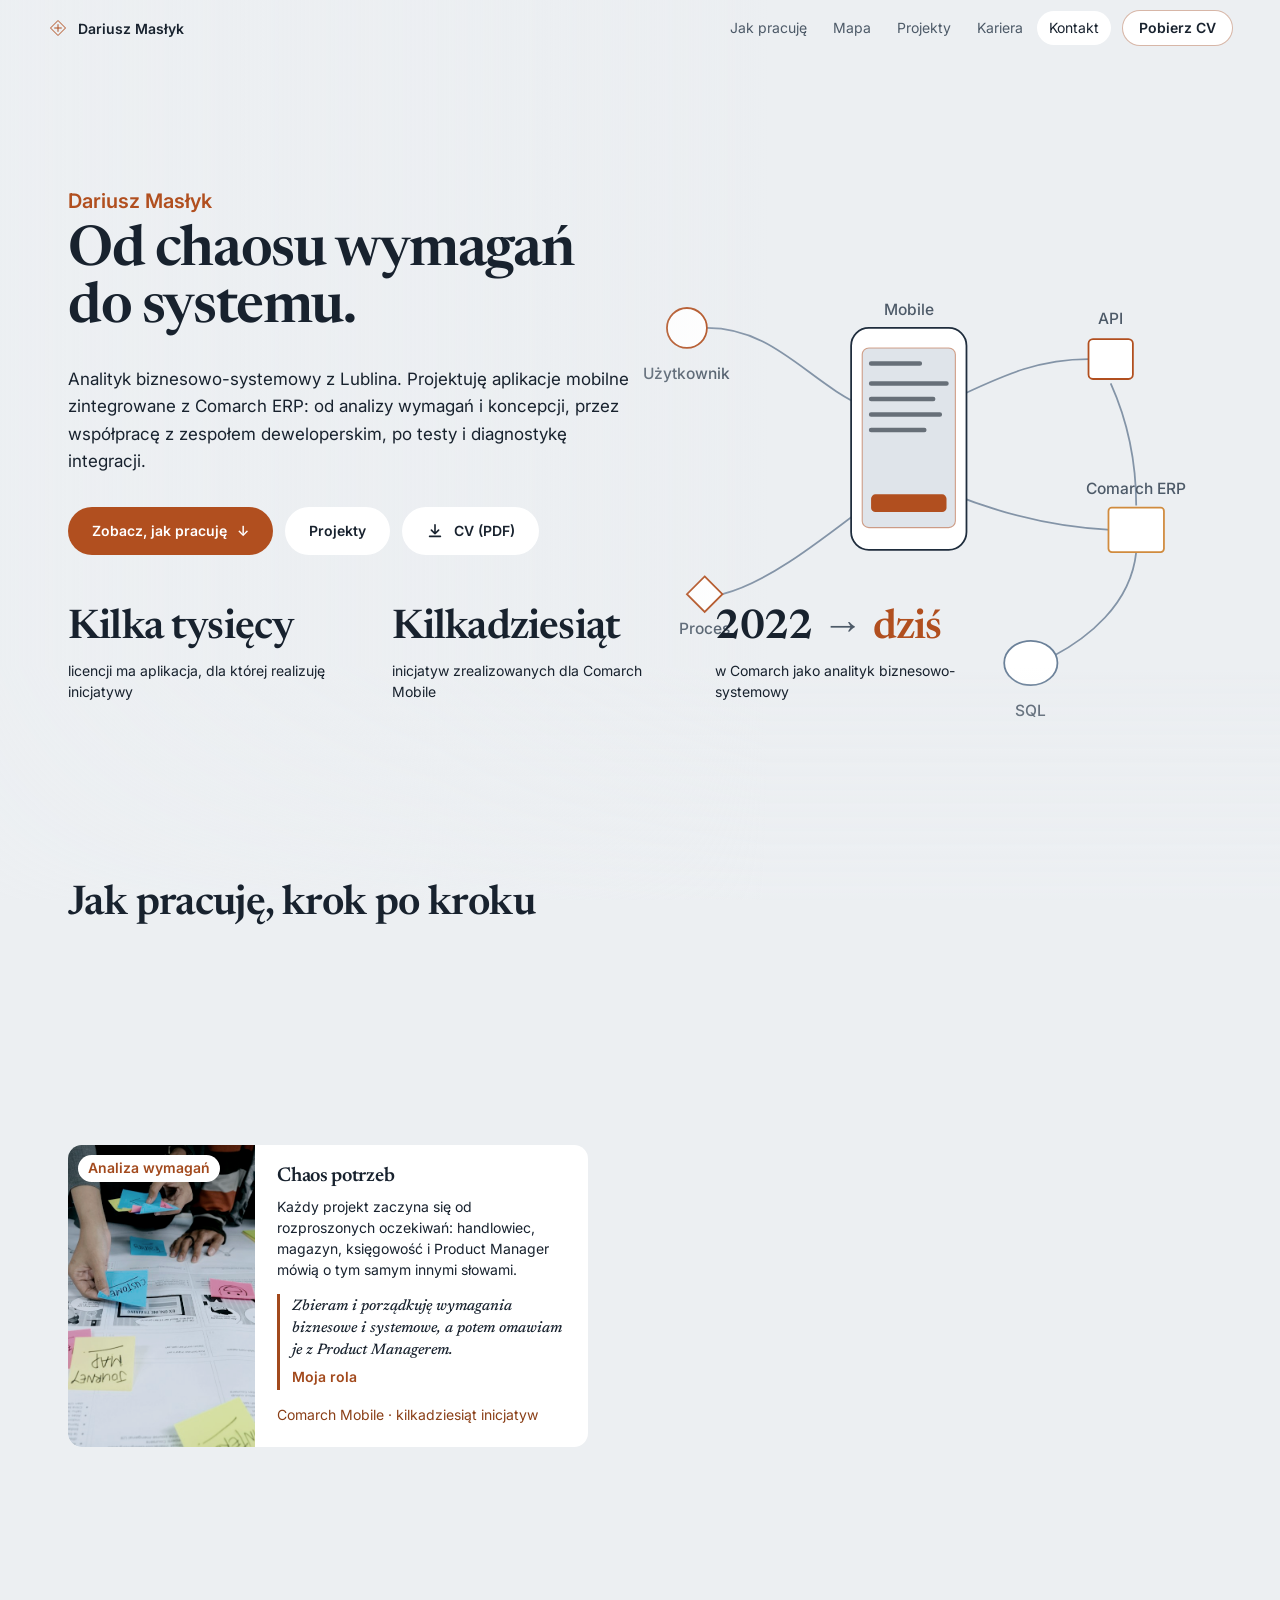
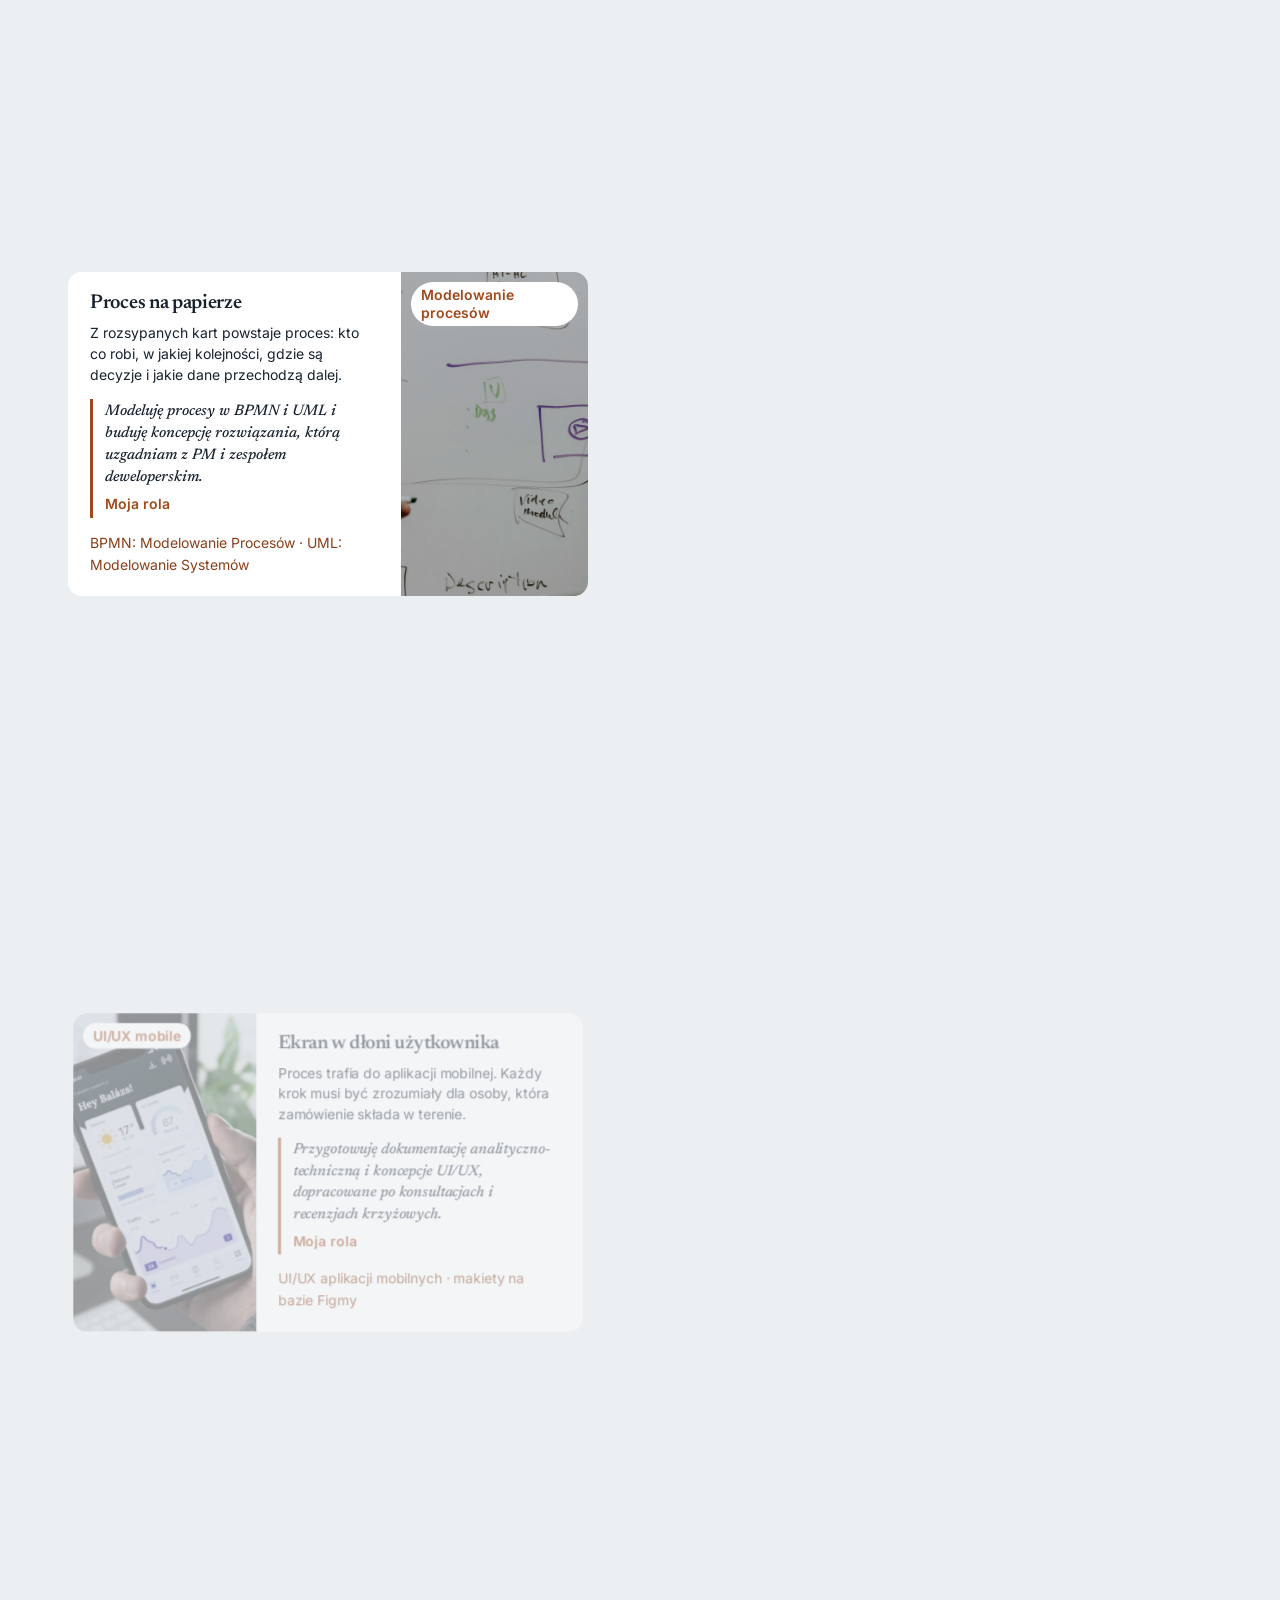
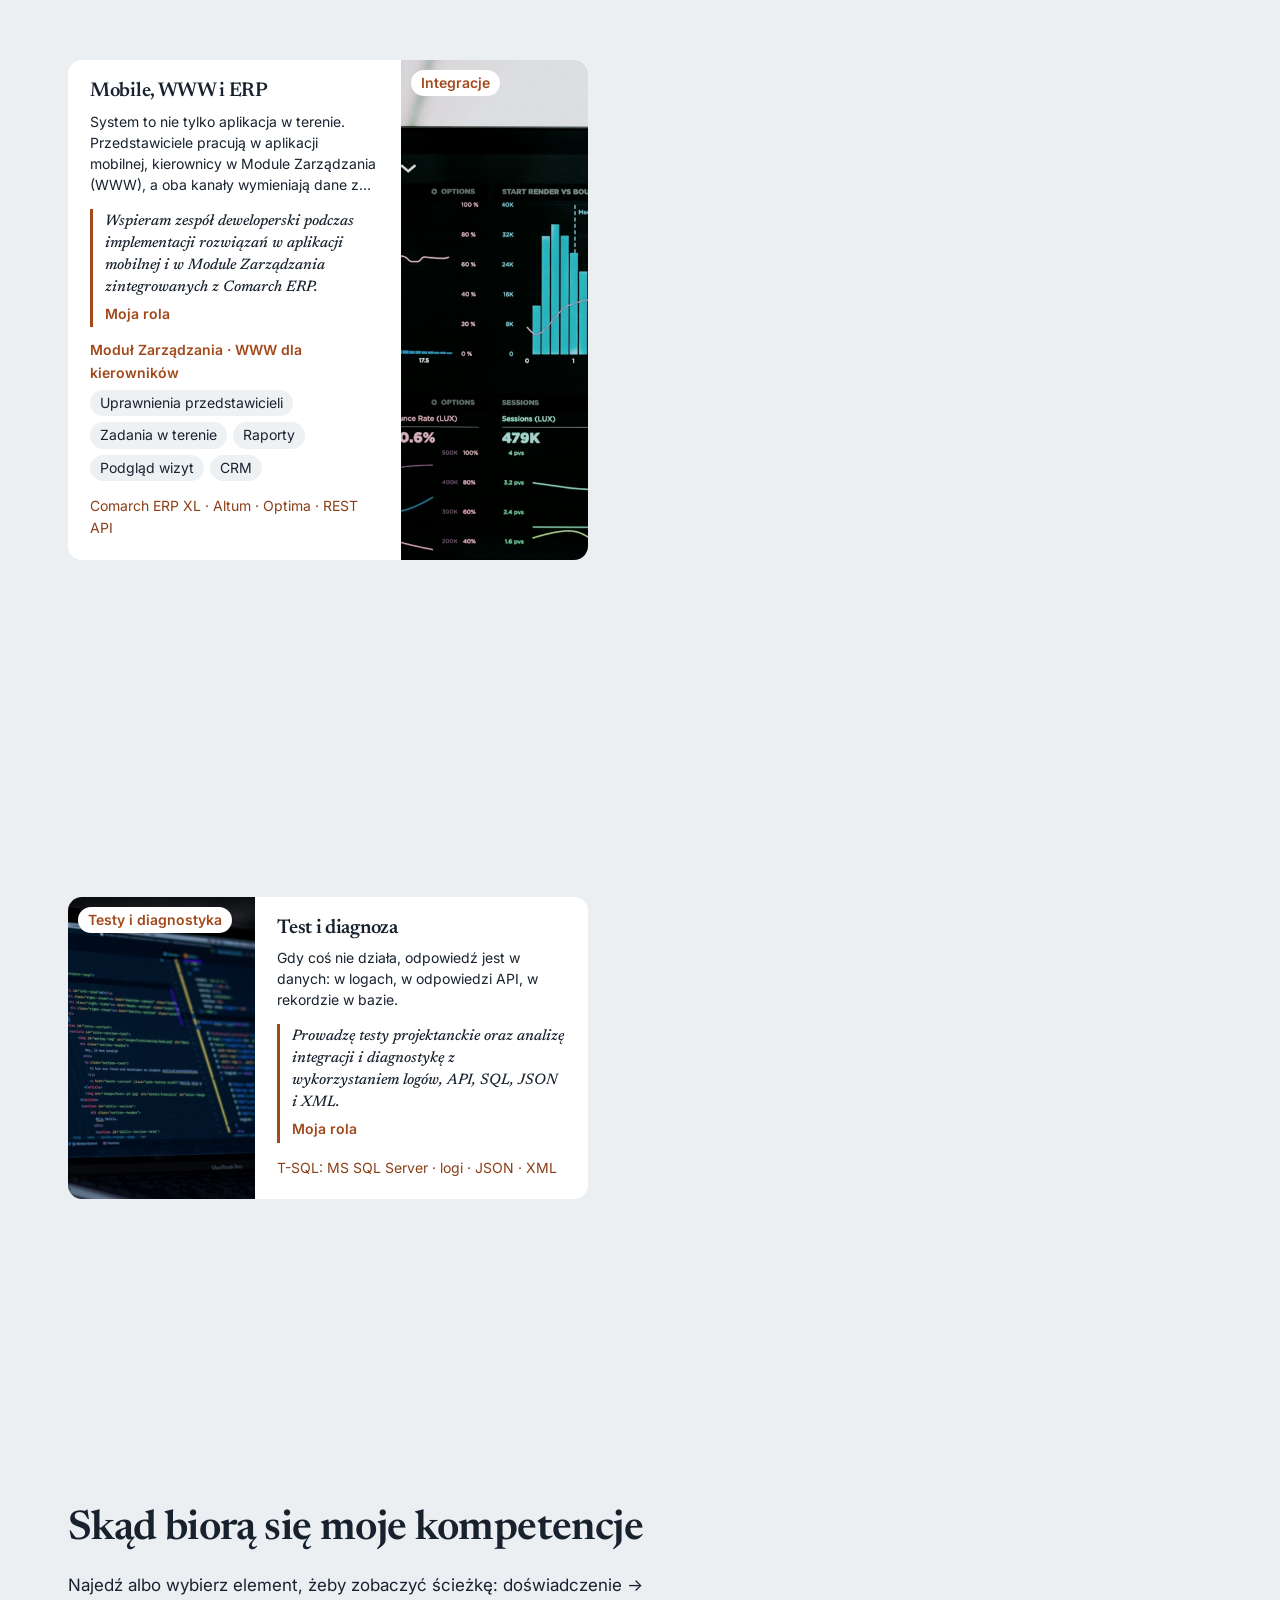
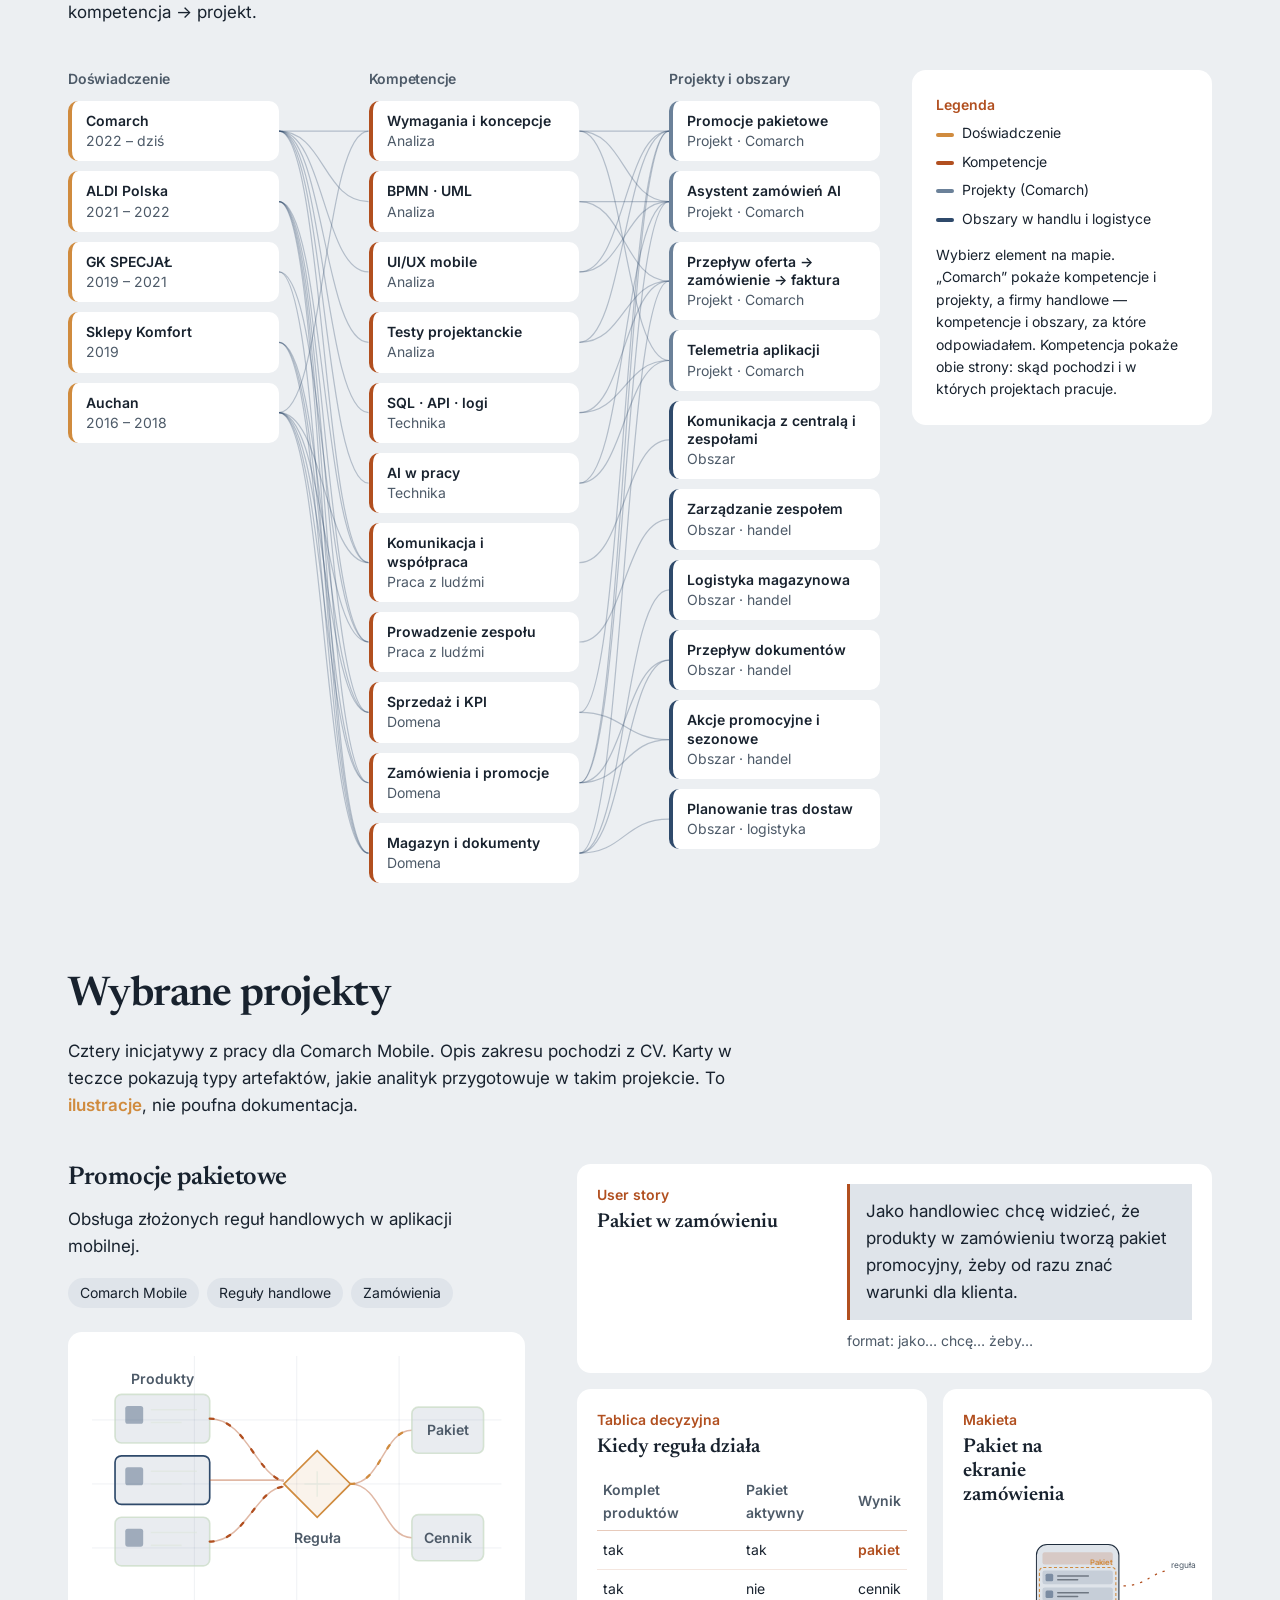
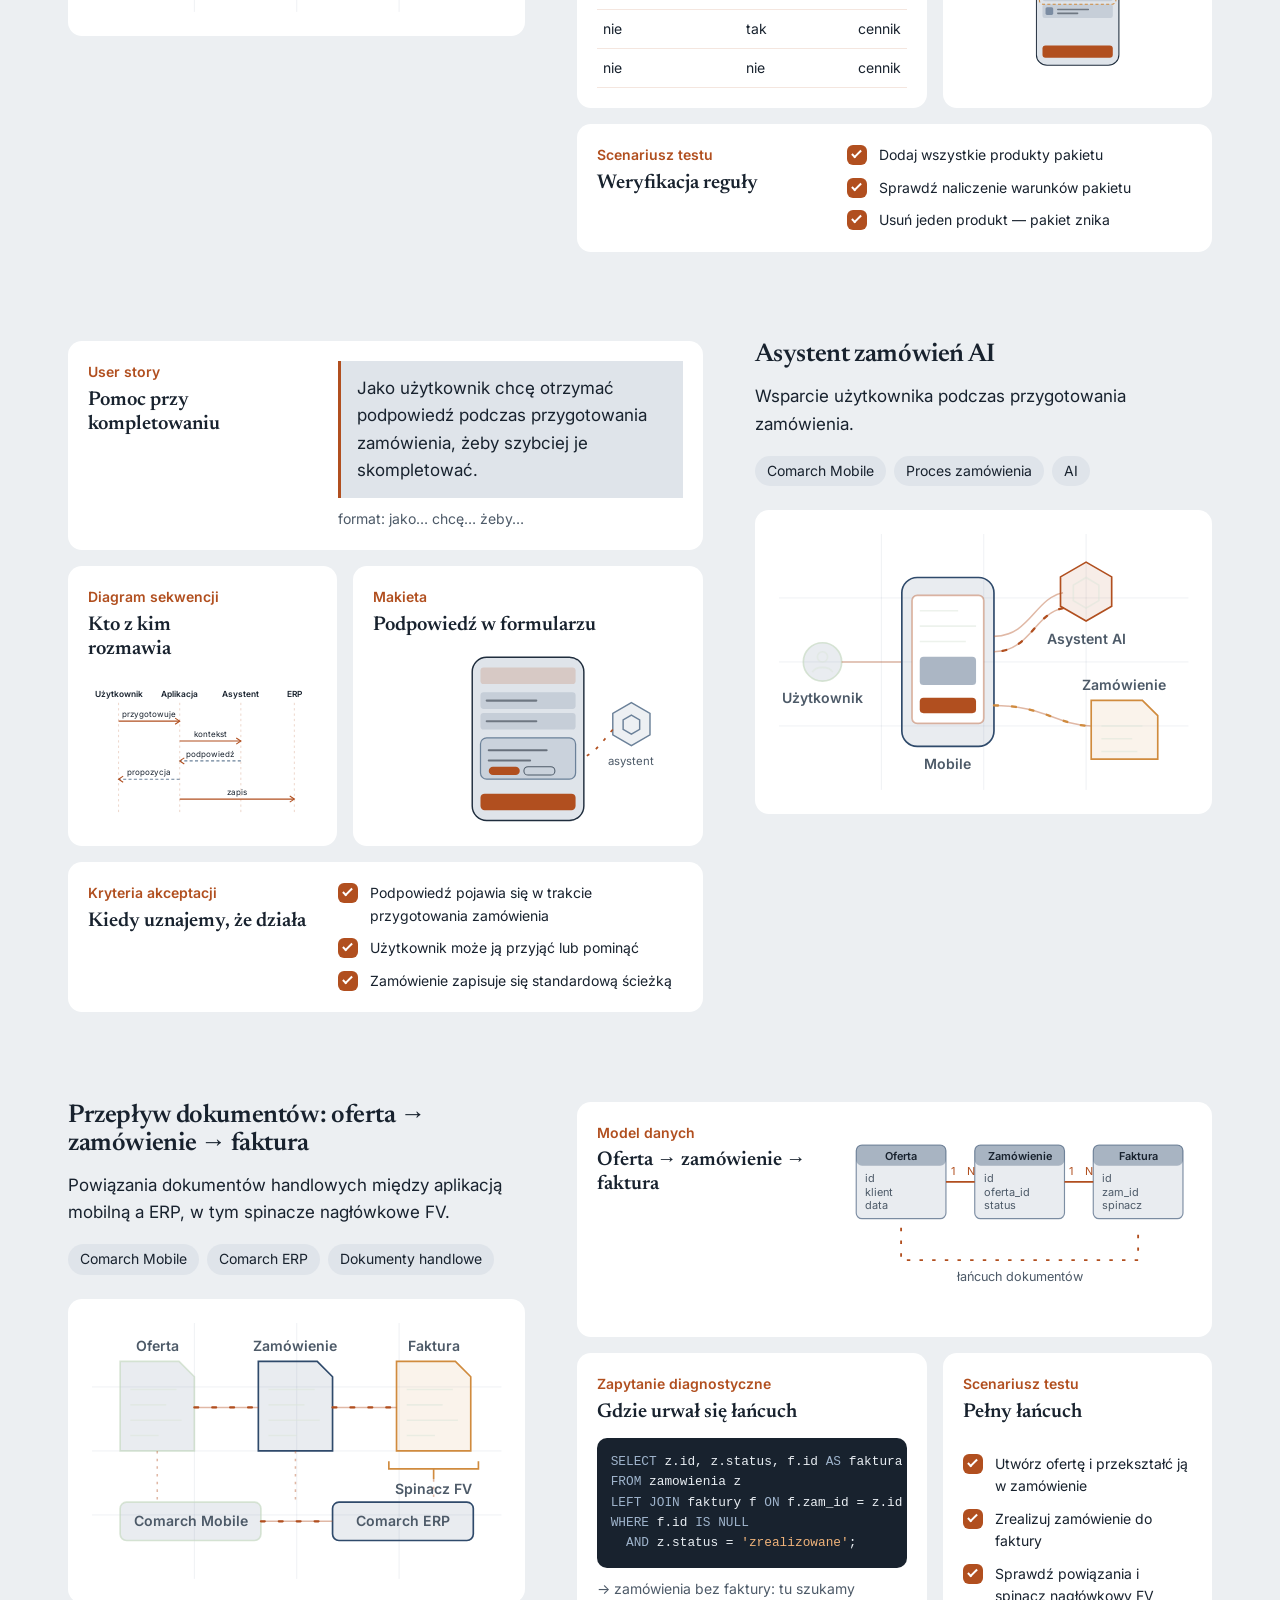
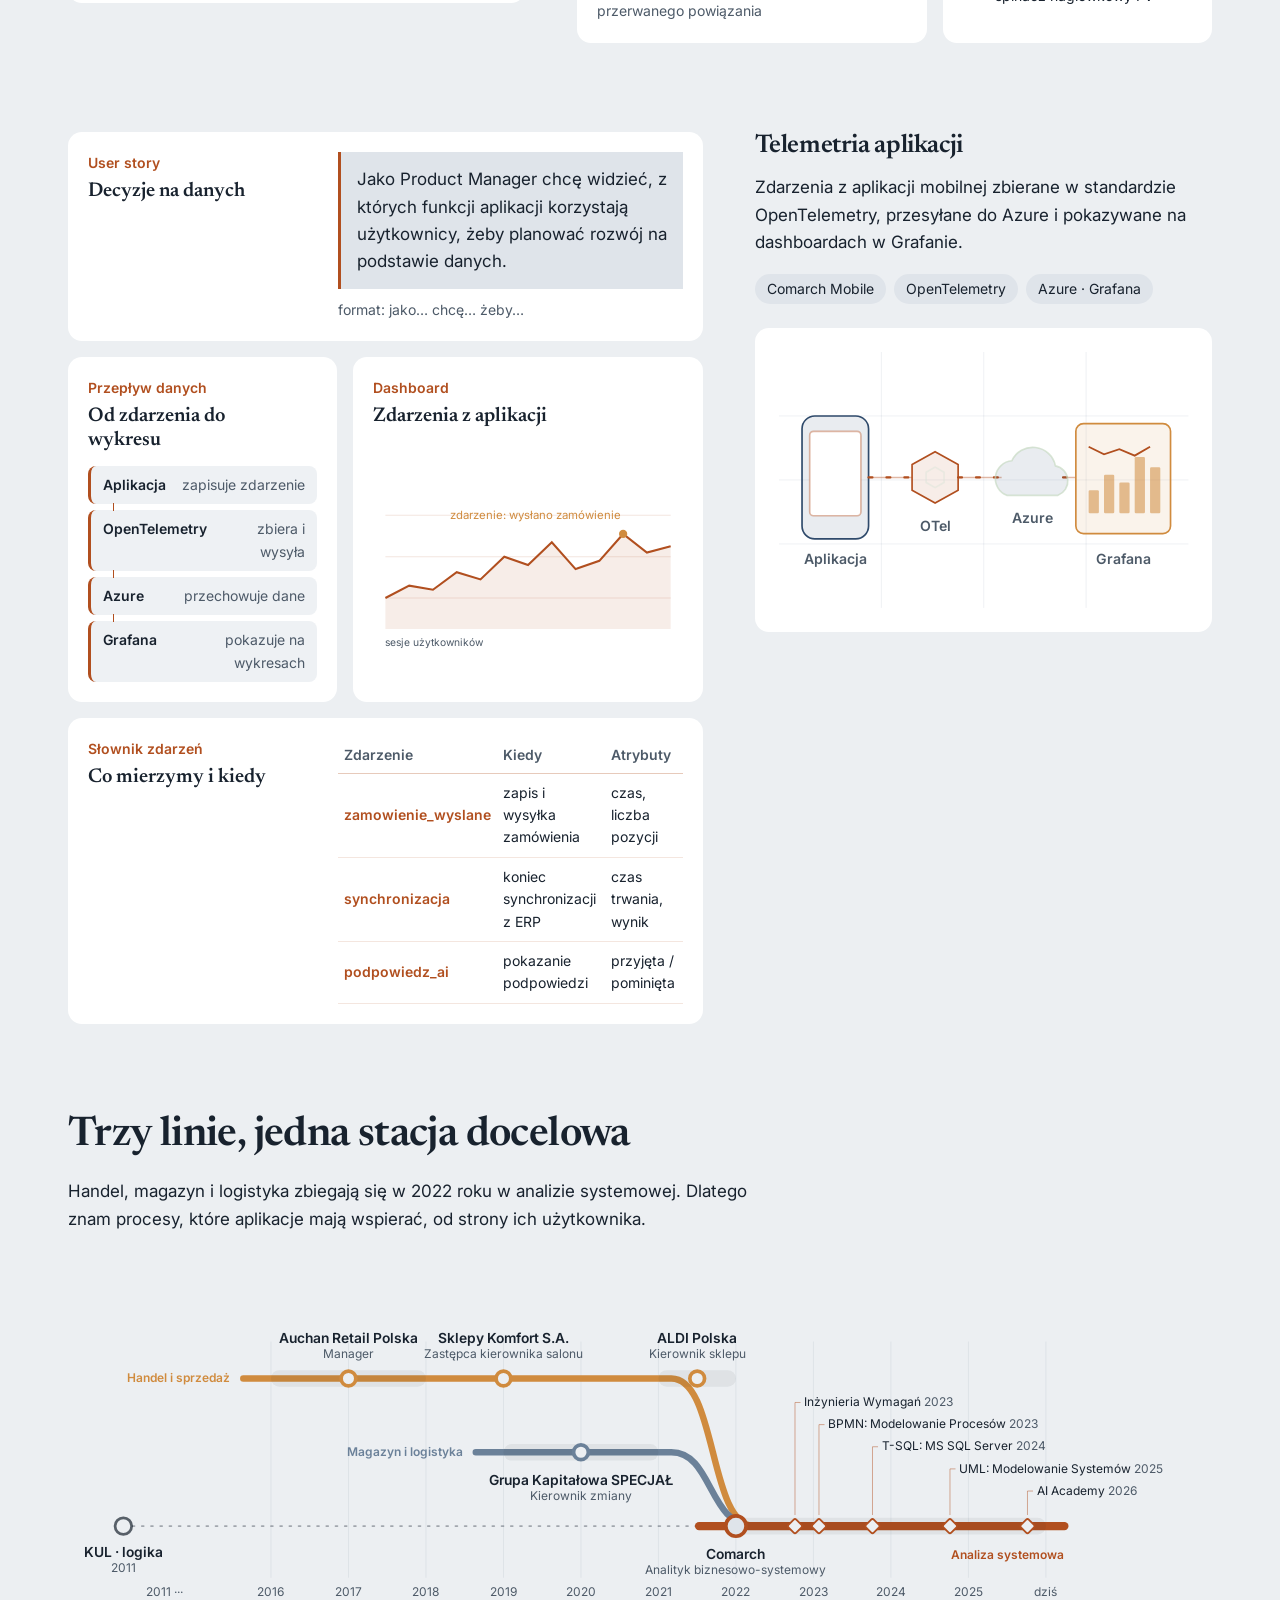
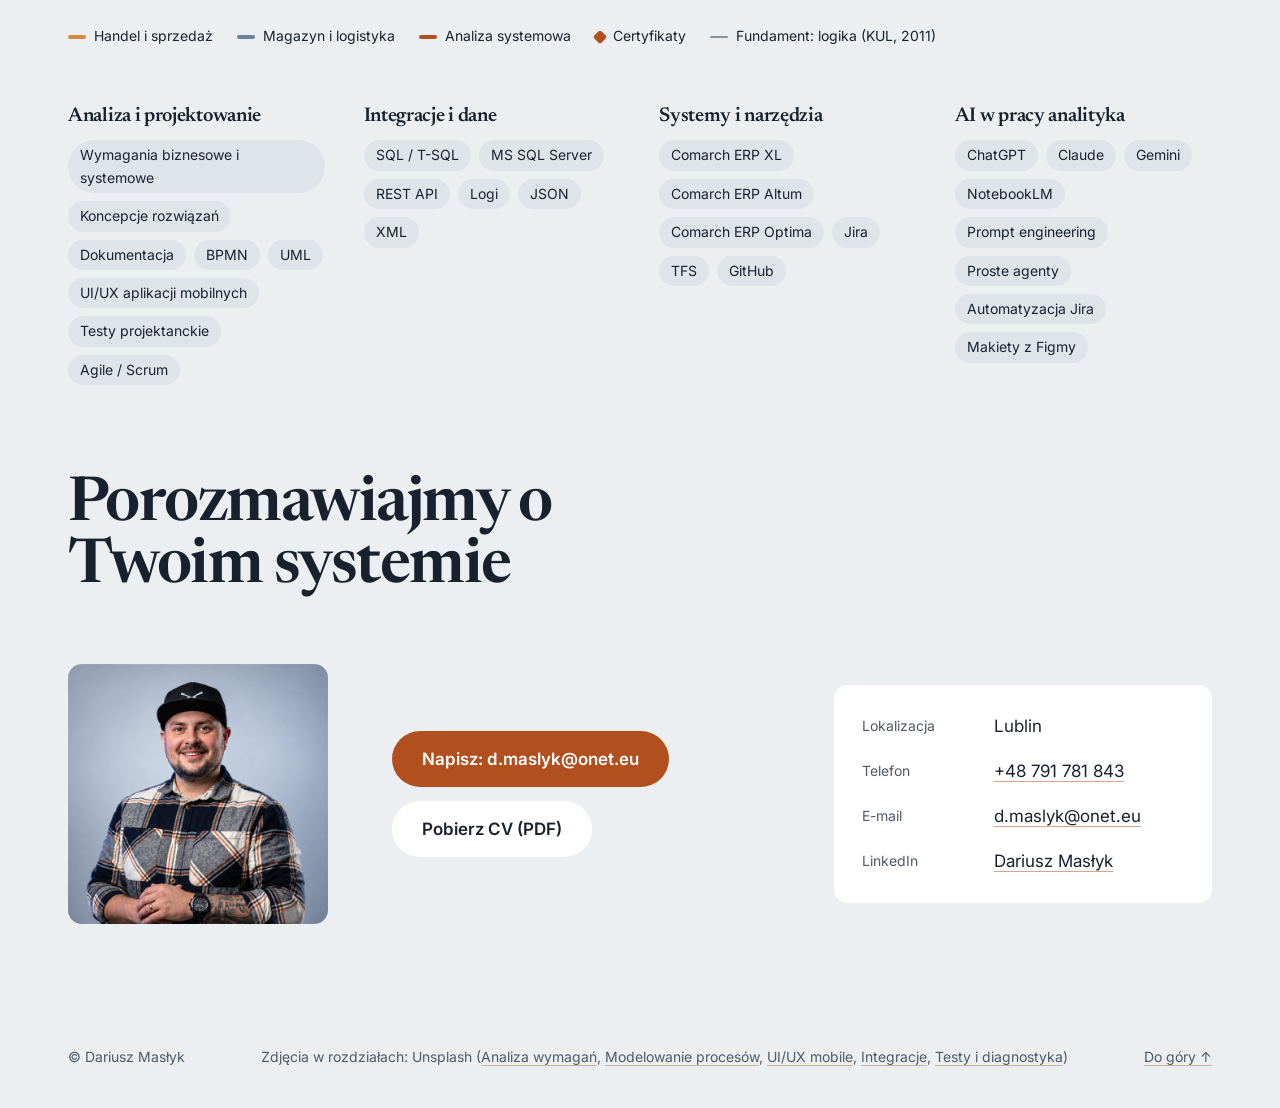
==== index.html @ f3861e22 "Portfolio Dariusza Masłyka Co-Authored-By: Claude Opus 5.5 <noreply@anthropic.com>" ====
<!doctype html>
<html lang="pl">
<head>
  <meta charset="utf-8">
  <meta name="viewport" content="width=device-width,initial-scale=1,viewport-fit=cover">
  <title>Dariusz Masłyk — Analityk biznesowo-systemowy | Aplikacje mobilne, Comarch ERP, integracje</title>
  <meta name="description" content="Dariusz Masłyk — analityk biznesowo-systemowy w Comarch (Comarch Mobile). Od chaosu wymagań, przez BPMN i UI/UX aplikacji mobilnych, po integrację z Comarch ERP, testy i diagnostykę.">
  <meta name="theme-color" content="#eceff2">
  <meta property="og:type" content="website">
  <meta property="og:url" content="https://backloghero-lang.github.io/dariusz-maslyk/">
  <meta property="og:image" content="https://backloghero-lang.github.io/dariusz-maslyk/assets/og-image.png">
  <meta property="og:image:width" content="1200">
  <meta property="og:image:height" content="627">
  <meta property="og:image:alt" content="Dariusz Masłyk — analityk biznesowo-systemowy">
  <meta property="og:locale" content="pl_PL">
  <meta name="twitter:card" content="summary_large_image">
  <meta property="og:title" content="Dariusz Masłyk — Analityk biznesowo-systemowy">
  <meta property="og:description" content="Zamieniam chaos wymagań w działający system. Aplikacje mobilne · Comarch ERP · Integracje.">
  <link rel="icon" href="assets/favicon.svg" type="image/svg+xml">
  <link rel="preconnect" href="https://fonts.googleapis.com">
  <link rel="preconnect" href="https://fonts.gstatic.com" crossorigin>
  <link rel="stylesheet" href="https://fonts.googleapis.com/css2?family=Inter:wght@400;500;600&family=Newsreader:ital,opsz,wght@0,6..72,500;0,6..72,600;1,6..72,500&display=swap">
  <link rel="stylesheet" href="css/style.css">
  <script type="importmap">
    { "imports": { "three": "./vendor/three.module.js" } }
  </script>
  <script type="module" src="js/main.js"></script>
</head>
<body>
  <a class="skip" href="#main">Przejdź do treści</a>

  <!-- Scena 3D: jedna warstwa w tle dla otwarcia i rozdziałów historii. -->
  <div class="stage" id="stage" aria-hidden="true">
    <div class="stage-host" id="scene-host"></div>
    <svg class="stage-fallback" id="stage-fallback" viewBox="0 0 600 520">
      <g class="f-wires">
        <path d="M118 150C180 150 210 200 262 222M340 214C390 190 420 178 462 178M482 200C500 240 505 280 505 310M505 352C500 400 460 430 430 446M262 310C210 350 170 380 132 390M340 300C390 320 440 330 482 332"/>
      </g>
      <g class="f-phone"><rect x="248" y="150" width="104" height="200" rx="16"/><rect class="scr" x="258" y="168" width="84" height="162" rx="6"/><path class="ui" d="M266 182h44M266 200h68M266 214h56M266 228h62M266 242h48"/><rect class="btn" x="266" y="300" width="68" height="16" rx="4"/></g>
      <g class="f-nodes"><circle cx="100" cy="150" r="18"/><rect x="462" y="160" width="40" height="36" rx="4"/><rect x="480" y="312" width="50" height="40" rx="3"/><ellipse cx="410" cy="452" rx="24" ry="20"/><path d="M116 374l16 16-16 16-16-16z"/></g>
      <g class="f-labels"><text x="100" y="196" text-anchor="middle">Użytkownik</text><text x="300" y="138" text-anchor="middle">Mobile</text><text x="482" y="146" text-anchor="middle">API</text><text x="505" y="300" text-anchor="middle">Comarch ERP</text><text x="410" y="500" text-anchor="middle">SQL</text><text x="116" y="426" text-anchor="middle">Proces</text></g>
    </svg>
    <div class="stage-vignette"></div>
  </div>

  <header class="topbar" id="topbar">
    <a class="brand" href="#top" aria-label="Dariusz Masłyk — początek strony">
      <svg class="brand-mark" viewBox="0 0 32 32" aria-hidden="true"><path d="M4 16 16 4l12 12-12 12Z"/><path d="M10 16h12M16 10v12"/></svg>
      <span>Dariusz Masłyk</span>
    </a>
    <button class="nav-toggle" type="button" aria-expanded="false" aria-controls="nav">Menu</button>
    <nav id="nav" class="nav" aria-label="Sekcje strony">
      <a href="#historia">Jak pracuję</a>
      <a href="#mapa">Mapa</a>
      <a href="#projekty">Projekty</a>
      <a href="#kariera">Kariera</a>
      <a href="#kontakt">Kontakt</a>
      <a class="btn btn-small btn-cv" href="assets/Dariusz_Maslyk_CV.pdf" download data-bind="cv">Pobierz CV</a>
    </nav>
  </header>

  <main id="main">
    <!-- 1. OTWARCIE -->
    <section class="intro" id="top" aria-labelledby="intro-h">
      <div class="intro-copy">
        <h1 id="intro-h">
          <span class="intro-name" data-bind="name">Dariusz Masłyk</span>
          <span class="intro-statement" data-bind="statement">Od chaosu wymagań do systemu.</span>
        </h1>
        <p class="intro-lead" data-bind="lead">Łączę potrzeby biznesu z rozwiązaniami technicznymi — od analizy wymagań i koncepcji, przez współpracę z zespołem deweloperskim, po testy i diagnostykę integracji.</p>
        <div class="intro-cta">
          <a class="btn btn-primary" href="#historia">Zobacz, jak pracuję <span aria-hidden="true">↓</span></a>
          <a class="btn btn-glass" href="#projekty">Projekty</a>
          <a class="btn btn-glass" href="assets/Dariusz_Maslyk_CV.pdf" download data-bind="cv">
            <svg viewBox="0 0 20 20" aria-hidden="true"><path d="M10 3v10m-4-4 4 4 4-4M4 16h12"/></svg>CV (PDF)
          </a>
        </div>
      </div>
      <ol class="facts" id="facts" aria-label="Najważniejsze fakty"></ol>
    </section>

    <!-- 2. HISTORIA (scrollytelling) -->
    <section class="story" id="historia" aria-labelledby="story-h">
      <header class="story-head">
        <h2 id="story-h">Jak pracuję, krok po kroku</h2>
      </header>
      <div class="chapters" id="chapters"></div>
      <div class="story-progress" id="story-progress" aria-hidden="true"></div>
    </section>

    <!-- 3. MAPA POWIĄZAŃ -->
    <section class="section" id="mapa" aria-labelledby="map-h">
      <header class="section-head">
        <h2 id="map-h">Skąd biorą się moje kompetencje</h2>
        <p class="section-sub">Najedź albo wybierz element, żeby zobaczyć ścieżkę: doświadczenie → kompetencja → projekt.</p>
      </header>
      <div class="map-wrap">
        <div class="map" id="map"></div>
        <aside class="map-panel" id="map-panel" aria-live="polite"></aside>
      </div>
    </section>

    <!-- 4. TECZKI PROJEKTÓW -->
    <section class="section" id="projekty" aria-labelledby="cases-h">
      <header class="section-head">
        <h2 id="cases-h">Wybrane projekty</h2>
        <p class="section-sub">Cztery inicjatywy z pracy dla Comarch Mobile. Opis zakresu pochodzi z CV. Karty w teczce pokazują typy artefaktów, jakie analityk przygotowuje w takim projekcie. To <strong>ilustracje</strong>, nie poufna dokumentacja.</p>
      </header>
      <div class="cases" id="cases"></div>
    </section>

    <!-- 5. LINIA KARIERY -->
    <section class="section" id="kariera" aria-labelledby="metro-h">
      <header class="section-head">
        <h2 id="metro-h">Trzy linie, jedna stacja docelowa</h2>
        <p class="section-sub">Handel, magazyn i logistyka zbiegają się w 2022 roku w analizie systemowej. Dlatego znam procesy, które aplikacje mają wspierać, od strony ich użytkownika.</p>
      </header>
      <div class="metro-scroll"><div class="metro" id="metro"></div></div>
      <div class="skills" id="skills"></div>
    </section>

    <!-- 7. KONTAKT -->
    <section class="section contact" id="kontakt" aria-labelledby="contact-h">
      <h2 id="contact-h" class="contact-h">Porozmawiajmy o Twoim systemie</h2>
      <div class="contact-grid">
        <figure class="contact-photo"><img src="assets/dariusz-maslyk.jpg" alt="Dariusz Masłyk" width="640" height="640" loading="lazy"></figure>
        <div class="contact-cta">
          <a class="btn btn-primary btn-large" href="mailto:d.maslyk@onet.eu" data-bind="emailCta">Napisz: d.maslyk@onet.eu</a>
          <a class="btn btn-glass btn-large" href="assets/Dariusz_Maslyk_CV.pdf" download data-bind="cv">Pobierz CV (PDF)</a>
        </div>
        <dl class="contact-list">
          <div><dt>Lokalizacja</dt><dd data-bind="city">Lublin</dd></div>
          <div><dt>Telefon</dt><dd><a href="tel:+48791781843" data-bind="phone">+48 791 781 843</a></dd></div>
          <div><dt>E-mail</dt><dd><a href="mailto:d.maslyk@onet.eu" data-bind="email">d.maslyk@onet.eu</a></dd></div>
          <div><dt>LinkedIn</dt><dd><a href="https://www.linkedin.com/in/dariusz-maslyk" data-bind="linkedin" rel="noopener" target="_blank">Dariusz Masłyk</a></dd></div>
        </dl>
      </div>
    </section>
  </main>

  <footer class="footer">
    <span>© Dariusz Masłyk</span>
    <p class="credits" id="credits"></p>
    <a href="#top">Do góry ↑</a>
  </footer>
</body>
</html>
---- css/style.css ----
/* Dariusz Masłyk — portfolio. Zielony grafit z pastelową szałwią: system, który łączy biznes z technologią.
   Zasady (Taste Skill): dwa kroje, sześć rozmiarów, płaskie powierzchnie odróżnione tonem, bez etykiet nad nagłówkami,
   bez numeracji, bez cieni i obrysów. Wyjątki ustalone z właścicielem są oznaczone komentarzem taste-skill-ignore. */

:root {
  /* Kolory wzięte ze zdjęcia: tło studyjne, granat koszuli, przypalony pomarańcz kraty. */
  --bg: #eceff2;
  --surface: #ffffff;
  --surface-2: #dfe4ea;
  --text: #18222e;
  --muted: #4d5a68;
  --accent: #b14f1f;
  --navy: #2f4a6b;
  --steel: #6b8199;
  --warm: #d08b3e;
  --ink: #ffffff;
  --accent-rgb: 177, 79, 31;
  --navy-rgb: 47, 74, 107;
  --steel-rgb: 107, 129, 153;
  --warm-rgb: 208, 139, 62;
  --paper: #ffffff;
  --paper-2: #eef1f4;
  --paper-ink: #18222e;
  --paper-muted: #4d5a68;
  --paper-accent: #a2491c;
  --display: "Newsreader", Georgia, "Times New Roman", serif;
  --font: "Inter", "Segoe UI Variable Text", "Segoe UI", system-ui, -apple-system, Roboto, Arial, sans-serif;
  /* Skala: sześć rozmiarów na całą stronę. */
  --fs-display: clamp(2.5rem, 4.8vw, 3.9rem);
  --fs-h2: clamp(2rem, 3.2vw, 2.75rem);
  --fs-h3: clamp(1.45rem, 2vw, 1.75rem);
  --fs-h4: 1.25rem;
  --fs-body: 1.0625rem;
  --fs-small: .875rem;
  --radius: 14px;
  --pad: clamp(16px, 4vw, 48px);
  --maxw: 1240px;
  color-scheme: light;
}

*, *::before, *::after { box-sizing: border-box; }
html { scroll-behavior: smooth; scroll-padding-top: 64px; -webkit-text-size-adjust: 100%; background: var(--bg); }
body {
  margin: 0;
  background: transparent;
  color: var(--text);
  font: 400 var(--fs-body)/1.6 var(--font);
  -webkit-font-smoothing: antialiased;
  overflow-x: hidden;
}
h1, h2, h3, h4 { margin: 0; font-family: var(--display); line-height: 1.1; letter-spacing: -0.015em; font-weight: 600; }
p { margin: 0; }
ul, ol { margin: 0; padding: 0; list-style: none; }
a { color: inherit; }
img, svg { display: block; }
.sr-only { position: absolute; width: 1px; height: 1px; overflow: hidden; clip: rect(0 0 0 0); white-space: nowrap; }
:focus-visible { outline: 2px solid var(--accent); outline-offset: 3px; border-radius: 6px; }
.skip { position: absolute; left: 16px; top: -60px; z-index: 100; background: var(--accent); color: var(--ink); padding: 10px 16px; border-radius: 8px; font-weight: 600; text-decoration: none; }
.skip:focus { top: 12px; }

/* Powierzchnia: jeden krok tonu od tła, bez obrysu, cienia i rozmycia. */
.glass { background: var(--surface); border-radius: var(--radius); }
.news { background: var(--paper); }

/* ---------- Przyciski ---------- */
.btn {
  display: inline-flex; align-items: center; gap: 10px;
  min-height: 48px; padding: 0 24px; border-radius: 999px; border: 0;
  font: 600 var(--fs-small)/1 var(--font); text-decoration: none; cursor: pointer;
  transition: transform .2s, background-color .2s, color .2s;
}
.btn svg { width: 18px; height: 18px; fill: none; stroke: currentColor; stroke-width: 1.8; stroke-linecap: round; stroke-linejoin: round; }
.btn:active { transform: translateY(1px) scale(.98); }
.btn-primary { background: var(--accent); color: var(--ink); }
.btn-primary:hover { background: #9a431a; }
.btn-glass { background: var(--surface); color: var(--text); }
.btn-glass:hover { background: var(--surface-2); }
.btn-small { min-height: 34px; padding: 0 16px; }
.btn-large { min-height: 56px; padding: 0 30px; font-size: var(--fs-body); }

/* ---------- Pasek górny ---------- */
.topbar {
  position: fixed; inset: 0 0 auto; z-index: 50;
  display: flex; align-items: center; justify-content: space-between; gap: 16px;
  height: 56px; padding: 0 var(--pad);
  transition: background-color .3s;
}
.topbar.is-scrolled, .topbar.nav-open { background: rgba(236, 239, 242, .9); backdrop-filter: blur(10px); }
.brand { display: inline-flex; align-items: center; gap: 10px; text-decoration: none; font: 600 var(--fs-small) var(--font); }
.brand-mark { width: 20px; height: 20px; fill: none; stroke: var(--accent); stroke-width: 1.6; }
.nav { display: flex; align-items: center; gap: 2px; }
.nav a:not(.btn) { padding: 6px 12px; border-radius: 999px; text-decoration: none; color: var(--muted); font-size: var(--fs-small); transition: color .2s, background-color .2s; }
.nav a:not(.btn):hover, .nav a[aria-current] { color: var(--text); background: var(--surface); }
.nav .btn { margin-left: 10px; }

/* „Pobierz CV”: subtelnie pulsująca ramka i błysk w rogu — świadoma decyzja właściciela. */
.btn-cv {
  position: relative; color: var(--text); background: var(--surface); overflow: hidden;
  box-shadow: 0 0 0 1px rgba(var(--accent-rgb), .35); /* taste-skill-ignore */
  animation: cvGlow 4s ease-in-out infinite;
}
.btn-cv:hover { background: var(--surface-2); }
.btn-cv::after {
  content: ""; position: absolute; top: -10px; right: -10px; width: 26px; height: 26px; border-radius: 50%; pointer-events: none;
  background: radial-gradient(circle, rgba(255, 255, 255, .9) 0%, rgba(var(--accent-rgb), .5) 30%, transparent 70%); /* taste-skill-ignore */
  opacity: 0; animation: cvGlint 6s ease-in-out infinite 1.5s;
}
@keyframes cvGlow {
  0%, 100% { box-shadow: 0 0 0 1px rgba(var(--accent-rgb), .3); } /* taste-skill-ignore */
  50% { box-shadow: 0 0 0 1px rgba(var(--accent-rgb), .55), 0 0 12px -2px rgba(var(--accent-rgb), .35); } /* taste-skill-ignore */
}
@keyframes cvGlint { 0%, 86%, 100% { opacity: 0; transform: scale(.6); } 91% { opacity: 1; transform: scale(1); } }
.nav-toggle { display: none; min-height: 36px; padding: 0 16px; border-radius: 999px; border: 0; background: var(--surface); color: var(--text); font: 600 var(--fs-small) var(--font); cursor: pointer; }

/* ---------- Scena w tle ---------- */
.stage { position: fixed; inset: 0; z-index: 0; pointer-events: none; transition: visibility 0s linear .2s; }
.stage.is-off { visibility: hidden; }
.stage-host { position: absolute; inset: 0; opacity: 0; transition: opacity 1.2s ease; }
.stage-host canvas { display: block; width: 100%; height: 100%; }
.stage.scene-ready .stage-host { opacity: 1; }
/* Neutralna kurtyna pod tekstem na tle obrazu sceny — dozwolony wyjątek. */
.stage-vignette {
  position: absolute; inset: 0;
  background:
    linear-gradient(90deg, rgba(236, 239, 242, .9) 0%, rgba(236, 239, 242, .5) 34%, rgba(236, 239, 242, 0) 60%), /* taste-skill-ignore */
    linear-gradient(0deg, rgba(236, 239, 242, .85) 0%, rgba(236, 239, 242, 0) 26%); /* taste-skill-ignore */
}
.stage-fallback { position: absolute; right: 3%; top: 50%; width: min(52vw, 680px); transform: translateY(-50%); transition: opacity .8s; }
.stage.scene-ready .stage-fallback { opacity: 0; }
.f-wires path { fill: none; stroke: rgba(var(--navy-rgb), .55); stroke-width: 1.6; }
.f-phone rect:first-child { fill: var(--surface); stroke: #1f2d3d; stroke-width: 1.6; }
.f-phone .scr { fill: var(--surface-2); stroke: rgba(var(--accent-rgb), .5); }
.f-phone .ui { stroke: rgba(24, 34, 46, .6); stroke-width: 4; stroke-linecap: round; }
.f-phone .btn { fill: var(--accent); }
.f-nodes > * { fill: var(--surface); stroke: var(--accent); stroke-width: 1.6; }
.f-nodes > :nth-child(3) { stroke: var(--warm); }
.f-nodes > :nth-child(4) { stroke: var(--steel); }
.f-labels text { fill: var(--muted); font: 500 14px var(--font); }

.scene-labels { position: absolute; inset: 0; overflow: hidden; }
.scene-label {
  position: absolute; left: 0; top: 0;
  padding: 5px 10px; border-radius: 8px;
  background: rgba(236, 239, 242, .86);
  font: 600 13px/1.3 var(--font); color: var(--text); white-space: nowrap;
  transition: background-color .3s, color .3s; will-change: transform, opacity;
}
.scene-label b { display: block; font-weight: 600; }
.scene-label span { display: none; margin-top: 1px; color: var(--muted); font-weight: 400; }
.scene-label.is-lit { background: var(--accent); color: var(--ink); }
.scene-label.is-lit span { color: var(--ink); }
.scene-label.is-lit span, .scene-label.is-main span { display: block; }
.scene-label.ok { background: var(--accent); color: var(--ink); }

/* ---------- Otwarcie ---------- */
main { position: relative; z-index: 1; }
.intro {
  position: relative; min-height: 92svh;
  display: flex; flex-direction: column; justify-content: center; gap: clamp(36px, 6vh, 64px);
  max-width: var(--maxw); margin: 0 auto; padding: 120px var(--pad) 56px;
}
.intro-copy { max-width: 600px; }
.intro h1 { display: grid; gap: 12px; }
.intro-name { font-size: var(--fs-h4); font-family: var(--font); font-weight: 600; letter-spacing: 0; color: var(--accent); }
.intro-statement { max-width: 9.5em; font-size: min(var(--fs-display), 3.5rem); line-height: 1.02; letter-spacing: -0.025em; color: var(--text); }
.intro-lead { margin-top: 28px; max-width: 34em; color: var(--text); font-size: var(--fs-body); }
.intro-cta { display: flex; flex-wrap: wrap; gap: 12px; margin-top: 32px; }

.facts { display: grid; grid-template-columns: repeat(3, minmax(0, 1fr)); gap: clamp(24px, 4vw, 56px); max-width: 920px; }
.fact { padding: 0; background: none; }
.fact-big { font: 600 var(--fs-h2)/1 var(--display); letter-spacing: -0.02em; font-variant-numeric: tabular-nums; }
.fact-big i { font-style: normal; margin: 0 .25em; color: var(--muted); }
.fact-big .to { color: var(--accent); }
.fact-text { margin-top: 10px; color: var(--text); font-size: var(--fs-small); line-height: 1.5; max-width: 22em; }

/* ---------- Historia ---------- */
.story { position: relative; max-width: var(--maxw); margin: 0 auto; padding: 6vh var(--pad) 0; }
.story-head h2, .section-head h2 { font-size: var(--fs-h2); max-width: 24ch; }
.chapter { min-height: 82svh; display: flex; align-items: center; }
/* Karta wyśrodkowana w lewej kolumnie (scena 3D zajmuje prawą część ekranu). */
@media (min-width: 901px) { .chapter-card { margin-left: max(0px, calc(21vw - 260px - var(--pad))); } }
.chapter-card { width: 100%; max-width: 520px; transition: opacity .5s, transform .5s; }
.js .chapter:not(.is-active) .chapter-card { opacity: .4; transform: scale(.98); }

/* Artykuł w stylu portalu informacyjnego: zdjęcie z boku, tekst obok. Jasny „papier” — decyzja właściciela. */
.news {
  display: grid; grid-template-columns: 36% 1fr;
  overflow: hidden; border-radius: var(--radius); background: var(--paper); color: var(--paper-ink);
  outline: 2px solid transparent; outline-offset: 0; transition: outline-color .4s;
}
.news.media-right { grid-template-columns: 1fr 36%; }
.news.media-right .news-media { order: 2; }
.chapter.is-active .news { outline-color: var(--accent); }
.news-media { position: relative; margin: 0; overflow: hidden; background: var(--surface); }
.news-media img { position: absolute; inset: 0; width: 100%; height: 100%; object-fit: cover; display: block; filter: saturate(.72) contrast(1.04) brightness(.96); transition: transform 1.2s ease; }
.news-media::after { /* wspólny ton zdjęć: neutralna szałwiowa warstwa */
  content: ""; position: absolute; inset: 0; pointer-events: none;
  background: rgba(47, 74, 107, .12); mix-blend-mode: multiply;
}
.chapter.is-active .news-media img { transform: scale(1.05); }
.news-tag {
  position: absolute; z-index: 2; left: 10px; top: 10px; max-width: calc(100% - 20px); padding: 4px 10px; border-radius: 999px;
  background: var(--paper); color: var(--paper-accent); font-size: var(--fs-small); font-weight: 600; line-height: 1.3;
}
.news-body { padding: 20px 22px; display: flex; flex-direction: column; }
.news-title { font-family: var(--display); font-weight: 600; line-height: 1.12; color: var(--paper-ink); font-size: var(--fs-h4); }
.news-lead {
  margin-top: 8px; font-size: var(--fs-small); line-height: 1.5; color: var(--paper-ink);
  display: -webkit-box; -webkit-line-clamp: 4; -webkit-box-orient: vertical; overflow: hidden;
}
.news-quote { margin: 14px 0 0; padding: 2px 0 2px 12px; border-left: 3px solid var(--paper-accent); }
.news-quote p { font: italic 500 var(--fs-small)/1.45 var(--display); font-size: .95rem; color: var(--paper-ink); }
.news-quote cite { display: block; margin-top: 4px; font-style: normal; font-size: var(--fs-small); font-weight: 600; color: var(--paper-accent); }
.news-foot { margin-top: 14px; font-size: var(--fs-small); color: #8a3f17; }
.chapter-extra { margin-top: 12px; }
.chapter-extra .label { font-size: var(--fs-small); font-weight: 600; color: var(--paper-accent); margin-bottom: 6px; }
.chapter-extra .chips { gap: 6px; }
.chapter-extra .chips li { font-size: var(--fs-small); padding: 2px 10px; color: var(--paper-ink); background: var(--paper-2); }
.story-progress {
  position: fixed; right: var(--pad); bottom: 26px; z-index: 5;
  display: flex; gap: 10px; align-items: flex-end; opacity: 0; pointer-events: none; transition: opacity .4s;
}
.story-progress.show { opacity: 1; }
.story-progress span { display: flex; flex-direction: column; gap: 8px; color: var(--muted); opacity: .5; font-size: 0; transition: opacity .3s, color .3s; }
.story-progress span::before { content: ""; width: 34px; height: 3px; background: currentColor; border-radius: 2px; transition: width .3s; }
.story-progress span.on { color: var(--accent); opacity: 1; font-size: var(--fs-small); font-weight: 600; }
.story-progress span.on::before { width: 64px; }

/* ---------- Sekcje ---------- */
.section { max-width: var(--maxw); margin: 0 auto; padding: clamp(64px, 7vw, 104px) var(--pad) 0; }
.section-head { max-width: 760px; margin-bottom: clamp(28px, 3.5vw, 44px); }
.section-sub { margin-top: 20px; color: var(--text); font-size: var(--fs-body); max-width: 40em; }
.section-sub strong { color: var(--warm); font-weight: 600; }

.chips { display: flex; flex-wrap: wrap; gap: 8px; }
.chips li { padding: 4px 12px; border-radius: 999px; background: var(--surface-2); font-size: var(--fs-small); color: var(--text); }

.js .reveal { opacity: 0; transform: translateY(22px); transition: opacity .7s ease, transform .7s ease; transition-delay: calc(var(--i, 0) * 80ms); }
.js .reveal.in-view { opacity: 1; transform: none; }

/* ---------- Teczki projektów ---------- */
.cases { display: grid; gap: clamp(56px, 7vw, 96px); }
.case { display: grid; grid-template-columns: minmax(0, .9fr) minmax(0, 1.25fr); gap: clamp(24px, 4vw, 56px); align-items: start; }
.case-sticky { position: sticky; top: 96px; }
.case h3 { font-size: var(--fs-h3); }
.case-area { margin-top: 14px; color: var(--text); font-size: var(--fs-body); }
.case .chips { margin-top: 18px; }
.case-cover { margin-top: 24px; padding: 24px; display: grid; place-items: center; }
.case.is-flipped { grid-template-columns: minmax(0, 1.25fr) minmax(0, .9fr); }
.case.is-flipped .case-side { order: 2; }
.case-deck { display: grid; grid-template-columns: minmax(0, 1.3fr) minmax(0, 1fr); gap: 16px; }
.case.is-flipped .case-deck { grid-template-columns: minmax(0, 1fr) minmax(0, 1.3fr); }
.artefact.is-wide { grid-column: 1 / -1; display: grid; grid-template-columns: minmax(0, .8fr) minmax(0, 1.2fr); gap: 20px; align-items: center; min-height: 0; }
.artefact.is-wide figcaption { align-self: start; padding-right: 0; }
.artefact.is-wide .art-body { grid-column: 2; grid-row: 1 / span 2; }
.artefact { position: relative; margin: 0; padding: 20px; display: flex; flex-direction: column; gap: 14px; min-height: 250px; transition: background-color .3s, transform .3s; }
.artefact:hover { background: var(--surface-2); transform: translateY(-3px); }
.artefact figcaption { display: grid; gap: 4px; padding-right: 84px; }
.art-label { font-size: var(--fs-small); font-weight: 600; color: var(--accent); }
.art-title { font: 600 var(--fs-h4)/1.2 var(--display); }
.art-body { flex: 1; display: grid; align-content: center; }
.art-svg { width: 100%; height: auto; overflow: visible; }
.art-story { margin: 0; padding: 14px 16px; border-left: 3px solid var(--accent); background: var(--surface-2); border-radius: 0; font-size: var(--fs-body); color: var(--text); }
.art-caption { margin-top: 10px; font-size: var(--fs-small); color: var(--muted); }
.art-steps { display: grid; gap: 10px; }
.art-steps li { position: relative; display: flex; gap: 12px; align-items: flex-start; font-size: var(--fs-small); color: var(--text); }
.tick { flex: none; width: 20px; height: 20px; margin-top: 1px; border-radius: 6px; background: var(--surface-2); position: relative; transition: background-color .3s; }
.tick::after { content: ""; position: absolute; left: 7px; top: 3px; width: 5px; height: 10px; border: solid var(--ink); border-width: 0 2px 2px 0; opacity: 0; transform: rotate(45deg) scale(.6); transition: transform .3s, opacity .3s; }
.is-live .tick, .in-view .tick { animation: tickOn .4s forwards; animation-delay: calc(.5s + var(--d, 0) * .45s); }
@keyframes tickOn { to { background: var(--accent); } }
.in-view .tick::after { opacity: 1; transform: rotate(45deg) scale(1); transition-delay: calc(.6s + var(--d, 0) * .45s); }
.art-pipe { list-style: none; margin: 0; padding: 0; display: grid; gap: 6px; font-size: var(--fs-small); }
.art-pipe li { position: relative; display: flex; justify-content: space-between; gap: 12px; padding: 8px 12px; border-radius: 8px; background: var(--paper-2); border-left: 3px solid var(--accent); }
.art-pipe li + li::before { content: ""; position: absolute; left: 22px; top: -7px; width: 1px; height: 8px; background: var(--accent); }
.art-pipe b { font-weight: 600; color: var(--text); }
.art-pipe span { color: var(--muted); text-align: right; }
.art-table { width: 100%; border-collapse: collapse; font-size: var(--fs-small); }
.art-table th { text-align: left; font-weight: 600; color: var(--muted); padding: 6px; border-bottom: 1px solid rgba(var(--accent-rgb), .3); }
.art-table td { padding: 8px 6px; border-bottom: 1px solid rgba(var(--accent-rgb), .14); color: var(--text); }
.art-table td.hit { color: var(--accent); font-weight: 600; }
.art-code { margin: 0; padding: 14px; border-radius: 10px; background: #18222e; font: 500 .8rem/1.6 ui-monospace, "Cascadia Mono", Consolas, monospace; color: #e9eef3; overflow-x: auto; white-space: pre; }
.art-code .k { color: #9fb4cc; }
.art-code .s { color: #f0b37a; }

/* SVG artefaktów */
.art-svg text { font-family: var(--font); }
.s-dev { fill: var(--surface-2); stroke: #1f2d3d; stroke-width: 1.4; }
.s-bar { fill: rgba(var(--accent-rgb), .18); }
.s-row rect:first-child { fill: rgba(var(--navy-rgb), .14); }
.s-row path { stroke: rgba(24, 34, 46, .5); stroke-width: 2; stroke-linecap: round; }
.s-thumb { fill: rgba(var(--navy-rgb), .5); }
.s-pack { fill: none; stroke: var(--warm); stroke-width: 1.4; stroke-dasharray: 4 3; }
.s-tag { fill: var(--warm); font-size: 10px; font-weight: 600; }
.s-cta { fill: var(--accent); }
.s-note { fill: var(--muted); font-size: 11px; }
.s-hint rect:first-child { fill: rgba(var(--steel-rgb), .18); stroke: var(--steel); stroke-width: 1.2; }
.s-hint path { stroke: rgba(24, 34, 46, .55); stroke-width: 2; stroke-linecap: round; }
.s-chip { fill: var(--accent); }
.s-chip.ghost { fill: none; stroke: var(--muted); }
.s-ai path { fill: rgba(var(--steel-rgb), .12); stroke: var(--steel); stroke-width: 1.4; }
.s-ai .in { fill: none; }
.a-flow { fill: none; stroke: var(--accent); stroke-width: 1.6; stroke-dasharray: 3 8; animation: flow 1.6s linear infinite; animation-play-state: paused; }
.is-live .a-flow, .in-view .a-flow { animation-play-state: running; }
@keyframes flow { to { stroke-dashoffset: -22; } }
.q-h { fill: var(--text); font-size: 11px; font-weight: 600; }
.q-life { stroke: rgba(var(--accent-rgb), .3); stroke-dasharray: 3 4; }
.q-msg path:first-child { stroke: var(--accent); stroke-width: 1.4; }
.q-msg path.back { stroke: var(--steel); stroke-dasharray: 4 3; }
.q-head { fill: none; stroke: var(--accent); stroke-width: 1.4; }
.q-msg text { fill: var(--text); font-size: 10.5px; }
.js .q-msg { opacity: 0; transition: opacity .4s; transition-delay: calc(.3s + var(--d) * .35s); }
.in-view .q-msg { opacity: 1; }
.e-box rect:first-child { fill: rgba(var(--navy-rgb), .1); stroke: rgba(var(--navy-rgb), .6); }
.e-head { fill: rgba(var(--navy-rgb), .35); }
.e-t { fill: var(--text); font-size: 9.5px; font-weight: 600; }
.e-f { fill: var(--muted); font-size: 9.5px; }
.e-rel { stroke: var(--accent); stroke-width: 1.4; }
.e-card { fill: var(--accent); font-size: 9.5px; }
.e-note { fill: var(--muted); font-size: 11px; }
.t-grid { stroke: rgba(var(--accent-rgb), .14); }
.t-area { fill: rgba(var(--accent-rgb), .1); }
.t-line { fill: none; stroke: var(--accent); stroke-width: 2; }
.a-draw { stroke-dasharray: 600; stroke-dashoffset: 600; }
.in-view .a-draw { transition: stroke-dashoffset 1.8s ease .3s; stroke-dashoffset: 0; }
.t-dot { fill: var(--warm); }
.t-note { fill: var(--warm); font-size: 11px; }
.t-axis { fill: var(--muted); font-size: 10px; }
.p-axis, .p-tick { stroke: rgba(var(--accent-rgb), .3); }
.p-m { fill: var(--muted); font-size: 11px; }
.p-bar.a { fill: rgba(var(--navy-rgb), .3); stroke: var(--navy); }
.p-bar.b { fill: rgba(var(--accent-rgb), .25); stroke: var(--accent); }
.p-bar.c { fill: rgba(var(--steel-rgb), .25); stroke: var(--steel); }
.p-t { fill: var(--text); font-size: 11px; }
.p-now { stroke: var(--warm); stroke-dasharray: 3 3; }
.p-nt { fill: var(--warm); font-size: 10px; }
.p-cap { fill: var(--muted); font-size: 11px; }

/* Okładki projektów (visuals.js) */
.viz { width: 100%; max-width: 420px; height: auto; overflow: visible; }
.viz .v-grid path { stroke: rgba(var(--navy-rgb), .1); stroke-width: .6; fill: none; }
.viz .v-line { fill: none; stroke: rgba(var(--accent-rgb), .4); stroke-width: 1.2; }
.viz .v-dash { stroke-dasharray: 2 4; }
.viz .v-flow { fill: none; stroke: var(--accent); stroke-width: 1.8; stroke-linecap: round; stroke-dasharray: 3 11; animation: vflow 1.8s linear infinite; }
.viz .v-flow-amber { stroke: var(--warm); }
@keyframes vflow { to { stroke-dashoffset: -28; } }
.viz .v-box > *, .viz .v-node > * { fill: rgba(var(--navy-rgb), .1); stroke: rgba(200, 218, 196, .7); stroke-width: 1.3; }
.viz .v-accent > * { stroke: var(--navy); }
.viz .v-amber > * { stroke: var(--warm); fill: rgba(var(--warm-rgb), .1); }
.viz .v-teal > * { stroke: var(--accent); fill: rgba(var(--accent-rgb), .1); }
.viz .v-box > .v-in, .viz .v-node > .v-in { fill: none; stroke: rgba(220, 230, 218, .5); stroke-width: 1.2; }
.viz .v-box > .v-fill { fill: rgba(var(--navy-rgb), .4); stroke: none; }
.viz .v-box > .v-screen { fill: var(--surface); stroke: rgba(var(--accent-rgb), .4); }
.viz .v-box > .v-in-box { fill: var(--accent); stroke: none; }
.viz .v-bar { fill: rgba(var(--warm-rgb), .55); }
.viz .v-t text, .viz .v-t-doc, .viz .v-t-small { fill: var(--muted); font: 600 11px var(--font); }
.viz .v-bracket { fill: none; stroke: var(--warm); stroke-width: 1.3; }
.viz .v-layer path { fill: rgba(var(--accent-rgb), .1); stroke: rgba(var(--accent-rgb), .6); stroke-width: 1; }
.viz .v-layer .v-layer-2 { fill: rgba(var(--steel-rgb), .08); stroke: rgba(var(--steel-rgb), .5); }
.viz .v-wave { fill: none; stroke: var(--accent); stroke-width: 1.4; }
.viz .v-cal rect { fill: none; stroke: var(--steel); stroke-width: 1; }

/* ---------- Mapa powiązań ---------- */
.map-wrap { display: grid; grid-template-columns: minmax(0, 1fr) 300px; gap: 32px; align-items: start; }
.map { position: relative; display: grid; grid-template-columns: repeat(3, minmax(0, 1fr)); gap: 0 clamp(48px, 7vw, 110px); }
.map-wires { position: absolute; inset: 0; width: 100%; height: 100%; pointer-events: none; overflow: visible; }
.map-wires path { fill: none; }
.map-wires .wire { stroke: rgba(var(--navy-rgb), .3); stroke-width: 1.2; transition: opacity .6s; }
.map.is-focus .map-wires .wire { opacity: .1; }
/* Aktywny przewód rysuje się powoli od strony źródła, a po nim jedzie punkt światła. */
.map.is-focus .map-wires .wire.on {
  opacity: 1; stroke: var(--accent); stroke-width: 2;
  stroke-dasharray: 1 2; stroke-dashoffset: 1; animation: wireDraw var(--t, 2.6s) cubic-bezier(.45, 0, .25, 1) var(--d, 0s) forwards;
}
.map.is-focus .map-wires .wire.on.rev { stroke-dashoffset: -1; animation-name: wireDrawRev; }
.map-wires .spark { stroke: var(--accent); stroke-width: 3.2; stroke-linecap: round; stroke-dasharray: .05 2; opacity: 0; filter: drop-shadow(0 0 6px rgba(var(--accent-rgb), 1)); } /* taste-skill-ignore — światło na życzenie właściciela */
.map.is-focus .map-wires .spark.on { animation: spark var(--t, 2.6s) cubic-bezier(.45, 0, .25, 1) var(--d, 0s) forwards; }
.map.is-focus .map-wires .spark.on.rev { animation-name: sparkRev; }
@keyframes wireDraw { to { stroke-dashoffset: 0; } }
@keyframes wireDrawRev { to { stroke-dashoffset: 0; } }
@keyframes spark { 0% { opacity: 0; stroke-dashoffset: 0; } 8% { opacity: 1; } 88% { opacity: 1; } 100% { opacity: 0; stroke-dashoffset: -.95; } }
@keyframes sparkRev { 0% { opacity: 0; stroke-dashoffset: -.95; } 8% { opacity: 1; } 88% { opacity: 1; } 100% { opacity: 0; stroke-dashoffset: 0; } }
.map-col { position: relative; z-index: 1; display: flex; flex-direction: column; gap: 10px; }
.map-col h3 { font: 600 var(--fs-small) var(--font); color: var(--muted); margin-bottom: 4px; }
.map-node {
  display: grid; gap: 2px; text-align: left; width: 100%;
  padding: 11px 14px; border-radius: 10px; border: 0; border-left: 4px solid var(--accent);
  background: var(--surface); color: var(--text); cursor: pointer;
  font: 600 var(--fs-small)/1.3 var(--font);
  transition: opacity .25s, background-color .25s, transform .25s;
}
.map-node.exp { border-left-color: var(--warm); }
.map-node.proj { border-left-color: var(--steel); }
.map-node.area { border-left-color: var(--navy); }
.mn-sub { font-weight: 400; color: var(--muted); }
.map.is-focus .map-node:not(.on) { opacity: .3; transition-delay: 0s; }
/* Kafelek zapala się dopiero, gdy dotrze do niego światło. */
.map.is-focus .map-node.on { background: var(--surface-2); animation: nodeOn 1s ease var(--d, 0s) both; }
@keyframes nodeOn { from { opacity: .3; background: var(--surface); } to { opacity: 1; background: var(--surface-2); } }
.map-node.is-source { transform: translateX(4px); background: var(--accent); color: var(--ink); }
.map-node.is-source .mn-sub { color: var(--ink); }
.map-node:hover { background: var(--surface-2); }
.map-panel { position: sticky; top: 96px; padding: 24px; border-radius: var(--radius); background: var(--surface); min-height: 260px; }
.map-panel .label { font-size: var(--fs-small); font-weight: 600; color: var(--accent); margin: 16px 0 6px; }
.map-panel .label:first-child { margin-top: 0; }
.map-panel h3 { font-size: var(--fs-h4); margin-bottom: 8px; }
.map-panel p { color: var(--text); font-size: var(--fs-small); }
.map-panel .hint { margin-top: 14px; }
.legend { display: grid; gap: 6px; font-size: var(--fs-small); }
.legend i, .metro-legend i { display: inline-block; width: 18px; height: 4px; border-radius: 2px; margin-right: 8px; vertical-align: middle; }
.legend .exp { background: var(--warm); }
.legend .skill { background: var(--accent); }
.legend .proj { background: var(--steel); }
.legend .area { background: var(--navy); }
.rel { display: grid; gap: 4px; }
.rel li { font-size: var(--fs-small); color: var(--text); padding-left: 16px; position: relative; }
.rel li::before { content: "→"; position: absolute; left: 0; color: var(--accent); }

/* ---------- Linia metra ---------- */
.metro-scroll { overflow-x: auto; margin: 0 calc(var(--pad) * -1); padding: 0 var(--pad) 8px; scrollbar-width: thin; }
.metro { min-width: 980px; }
.metro-hint { display: none; margin-bottom: 10px; font-size: var(--fs-small); color: var(--accent); }
.metro-svg { width: 100%; height: auto; overflow: visible; }
.metro-svg text { font-family: var(--font); }
.m-years text { fill: var(--muted); font-size: 13px; }
.m-years path { stroke: rgba(var(--navy-rgb), .08); }
.m-break { fill: var(--muted); font-size: 13px; }
.m-line { fill: none; stroke-width: 7; stroke-linecap: round; }
.m-line.amber { stroke: var(--warm); }
.m-line.violet { stroke: var(--steel); }
.m-line.cyan { stroke: var(--accent); stroke-width: 9; }
.m-line.logic { stroke: rgba(24, 34, 46, .35); stroke-width: 2; stroke-dasharray: 2 8; }
.js .m-line.draw { stroke-dasharray: 1; stroke-dashoffset: 1; }
.metro.in-view .m-line.draw { transition: stroke-dashoffset 2.2s cubic-bezier(.6, .1, .2, 1); stroke-dashoffset: 0; }
.metro.in-view .m-line.cyan { transition-delay: 1.2s; }
.m-train { fill: none; stroke: var(--accent); stroke-width: 3; stroke-linecap: round; stroke-dasharray: 18 400; opacity: 0; }
.metro.is-live .m-train { opacity: .9; animation: train 4.5s linear infinite 3s; }
@keyframes train { from { stroke-dashoffset: 0; } to { stroke-dashoffset: -418; } }
.m-span { fill: rgba(24, 34, 46, .06); }
.m-station .m-dot { fill: var(--bg); stroke-width: 4; }
.m-station.amber .m-dot { stroke: var(--warm); }
.m-station.violet .m-dot { stroke: var(--steel); }
.m-station.cyan .m-dot { stroke: var(--accent); fill: var(--surface-2); }
.m-origin .m-dot { fill: var(--bg); stroke: rgba(24, 34, 46, .7); stroke-width: 3; }
.m-label { fill: var(--text); font-size: 15px; font-weight: 600; }
.m-sub { fill: var(--muted); font-size: 13px; }
.m-line-label { font-size: 13px; font-weight: 600; }
.m-line-label.amber { fill: var(--warm); }
.m-line-label.violet { fill: var(--steel); }
.m-line-label.cyan { fill: var(--accent); }
.m-cert rect { fill: var(--bg); stroke: var(--accent); stroke-width: 2; }
.m-cert path { fill: none; stroke: rgba(var(--accent-rgb), .5); }
.m-cert .m-year { fill: var(--muted); }
.m-cert text { fill: var(--text); font-size: 13px; }
.m-station:focus-visible, .m-cert:focus-visible { outline: none; }
.m-station:focus-visible .m-dot, .m-cert:focus-visible rect { stroke: var(--text); }
/* Legenda zostaje w kadrze ekranu, nawet gdy sama linia przewija się w bok. */
.metro-legend { display: flex; flex-wrap: wrap; gap: 8px 24px; margin-top: 16px; font-size: var(--fs-small); color: var(--text); position: sticky; left: 0; max-width: calc(100vw - 2 * var(--pad)); }
.metro-legend .amber { background: var(--warm); }
.metro-legend .violet { background: var(--steel); }
.metro-legend .cyan { background: var(--accent); }
.metro-legend .cert { width: 10px; height: 10px; background: var(--accent); transform: rotate(45deg); border-radius: 2px; }
.metro-legend .logic { background: rgba(24, 34, 46, .45); height: 2px; }
.metro-list { display: none; }
.ml-item { position: relative; display: grid; grid-template-columns: 92px 1fr; gap: 14px; padding: 0 0 22px 22px; }
.ml-item::before { content: ""; position: absolute; left: 4px; top: 6px; bottom: -6px; width: 4px; border-radius: 2px; background: var(--accent); }
.ml-item:last-child::before { bottom: 6px; }
.ml-item::after { content: ""; position: absolute; left: 0; top: 4px; width: 12px; height: 12px; border-radius: 50%; background: var(--bg); box-shadow: 0 0 0 3px currentColor; } /* taste-skill-ignore — kropka stacji, nie cień */
.ml-item.amber { color: var(--warm); } .ml-item.amber::before { background: var(--warm); }
.ml-item.violet { color: var(--steel); } .ml-item.violet::before { background: var(--steel); }
.ml-item.logic { color: rgba(24, 34, 46, .6); } .ml-item.logic::before { background: rgba(24, 34, 46, .3); }
.ml-item.cyan, .ml-item.cert { color: var(--accent); }
.ml-item.cert::after { border-radius: 2px; transform: rotate(45deg) scale(.85); }
.ml-item.main::after { width: 16px; height: 16px; left: -2px; background: var(--accent); }
.ml-when { font-size: var(--fs-small); font-weight: 600; font-variant-numeric: tabular-nums; }
.ml-what { color: var(--text); font-size: var(--fs-small); }
.ml-what b { display: block; font-size: var(--fs-body); }
.ml-what span { color: var(--muted); }
.skills { display: grid; grid-template-columns: repeat(4, minmax(0, 1fr)); gap: 16px; margin-top: clamp(36px, 4vw, 56px); }
.skills { gap: clamp(24px, 3vw, 40px); }
.skill-group { padding: 0; }
.skill-group h3 { font: 600 var(--fs-h4) var(--display); color: var(--text); margin-bottom: 14px; }

/* ---------- Kontakt ---------- */
.contact { padding-bottom: clamp(64px, 7vw, 104px); }
.contact-h { font-size: var(--fs-display); line-height: 1.02; letter-spacing: -0.025em; max-width: 16ch; }
.contact-photo { margin: 0; border-radius: var(--radius); overflow: hidden; background: var(--surface-2); aspect-ratio: 1; }
.contact-photo img { width: 100%; height: 100%; object-fit: cover; }
.contact-grid { display: grid; grid-template-columns: minmax(0, 260px) minmax(0, 1fr) minmax(0, 1fr); gap: clamp(28px, 5vw, 64px); margin-top: clamp(40px, 5vw, 64px); align-items: center; }
.contact-cta { display: flex; flex-direction: column; align-items: flex-start; gap: 14px; }
.contact-cta .btn { max-width: 100%; overflow-wrap: anywhere; }
.contact-list { display: grid; gap: 18px; margin: 0; padding: 28px; border-radius: var(--radius); background: var(--surface); }
.contact-list div { display: grid; grid-template-columns: 120px 1fr; gap: 12px; }
.contact-list dt { font-size: var(--fs-small); color: var(--muted); padding-top: 2px; }
.contact-list dd { margin: 0; font-size: var(--fs-body); }
.contact-list a { text-decoration: underline; text-decoration-color: rgba(var(--accent-rgb), .5); text-underline-offset: 4px; }
.contact-list a:hover { color: var(--accent); text-decoration-color: var(--accent); }
.footer { position: relative; z-index: 1; display: flex; flex-wrap: wrap; gap: 8px 24px; justify-content: space-between; max-width: var(--maxw); margin: 0 auto; padding: 32px var(--pad) 40px; font-size: var(--fs-small); color: var(--muted); }
.footer a { text-decoration: underline; text-decoration-color: rgba(var(--accent-rgb), .4); text-underline-offset: 3px; }
.footer a:hover { color: var(--text); }

/* ---------- Responsywność ---------- */
@media (max-width: 1100px) {
  .map-wrap { grid-template-columns: 1fr; }
  .map-panel { position: static; min-height: 0; }
  .skills { grid-template-columns: repeat(2, minmax(0, 1fr)); }
  .story-progress { display: none; }
}
@media (max-width: 900px) {
  .nav-toggle { display: inline-flex; align-items: center; }
  .nav { position: absolute; top: 56px; left: 0; right: 0; display: none; flex-direction: column; align-items: stretch; gap: 2px; padding: 8px var(--pad) 18px; background: var(--bg); }
  .nav-open .nav { display: flex; }
  .nav a:not(.btn) { padding: 12px; font-size: var(--fs-body); }
  .nav .btn { margin: 8px 0 0; justify-content: center; }

  .stage-vignette { background: linear-gradient(0deg, rgba(236, 239, 242, .95) 0%, rgba(236, 239, 242, .55) 45%, rgba(236, 239, 242, .25) 100%); } /* taste-skill-ignore */
  .stage-fallback { right: 50%; transform: translate(50%, -60%); width: min(92vw, 520px); opacity: .5; }
  .intro { justify-content: flex-end; padding-top: 46vh; }
  .facts { grid-template-columns: 1fr; gap: 20px; }
  .chapter { align-items: flex-end; padding-bottom: 8vh; }
  .chapter-card { max-width: 520px; margin: 0 auto; }
  .news, .news.media-right { grid-template-columns: 1fr; }
  .news.media-right .news-media { order: 0; }
  .news-media { aspect-ratio: 2.6 / 1; }
  .case { grid-template-columns: 1fr; }
  .case-sticky { position: static; }
  .map { grid-template-columns: 1fr; gap: 34px; }
  .map-col { flex-direction: row; flex-wrap: wrap; }
  .map-col h3 { width: 100%; }
  .map-node { width: auto; }
  .map-wires { display: none; }
  .map-panel { z-index: 4; max-height: 40vh; overflow-y: auto; margin-top: 8px; outline: 2px solid transparent; transition: outline-color .3s; }
  .map-panel.is-open { position: sticky; bottom: 12px; outline-color: var(--accent); }
  .contact-grid { grid-template-columns: 1fr; }
  .contact-photo { max-width: 240px; }
  .metro-scroll { overflow: visible; margin: 0; padding: 0; }
  .metro { min-width: 0; }
  .metro-svg { display: none; }
  .metro-list { display: block; margin-top: 8px; }
  .metro-legend { display: none; }
  .case.is-flipped { grid-template-columns: 1fr; }
  .case.is-flipped .case-side { order: 0; }
}
@media (max-width: 600px) {
  .case-deck, .case.is-flipped .case-deck { grid-template-columns: 1fr; }
  .artefact.is-wide { grid-template-columns: 1fr; }
  .artefact.is-wide .art-body { grid-column: 1; grid-row: auto; }
  .skills { grid-template-columns: 1fr; }
  .intro-cta .btn { flex: 1 1 100%; justify-content: center; }
  .contact-cta { align-items: stretch; }
  .contact-cta .btn { justify-content: center; padding: 0 16px; }
  .contact-list div { grid-template-columns: 1fr; gap: 2px; }
  .scene-label { padding: 3px 8px; }
  .scene-label.is-main:not(.is-lit) span { display: none; }
}

/* ---------- Ograniczenie ruchu ---------- */
@media (prefers-reduced-motion: reduce) {
  html { scroll-behavior: auto; }
  *, *::before, *::after { transition-duration: .01ms !important; transition-delay: 0s !important; animation: none !important; }
  .js .reveal, .js .q-msg { opacity: 1; transform: none; }
  .js .m-line.draw { stroke-dashoffset: 0; }
  .a-draw { stroke-dashoffset: 0; }
  .tick { background: var(--accent); }
  .tick::after { opacity: 1; transform: rotate(45deg) scale(1); }
  .map.is-focus .map-wires .wire.on { stroke-dashoffset: 0; }
  .map-wires .spark { display: none; }
}
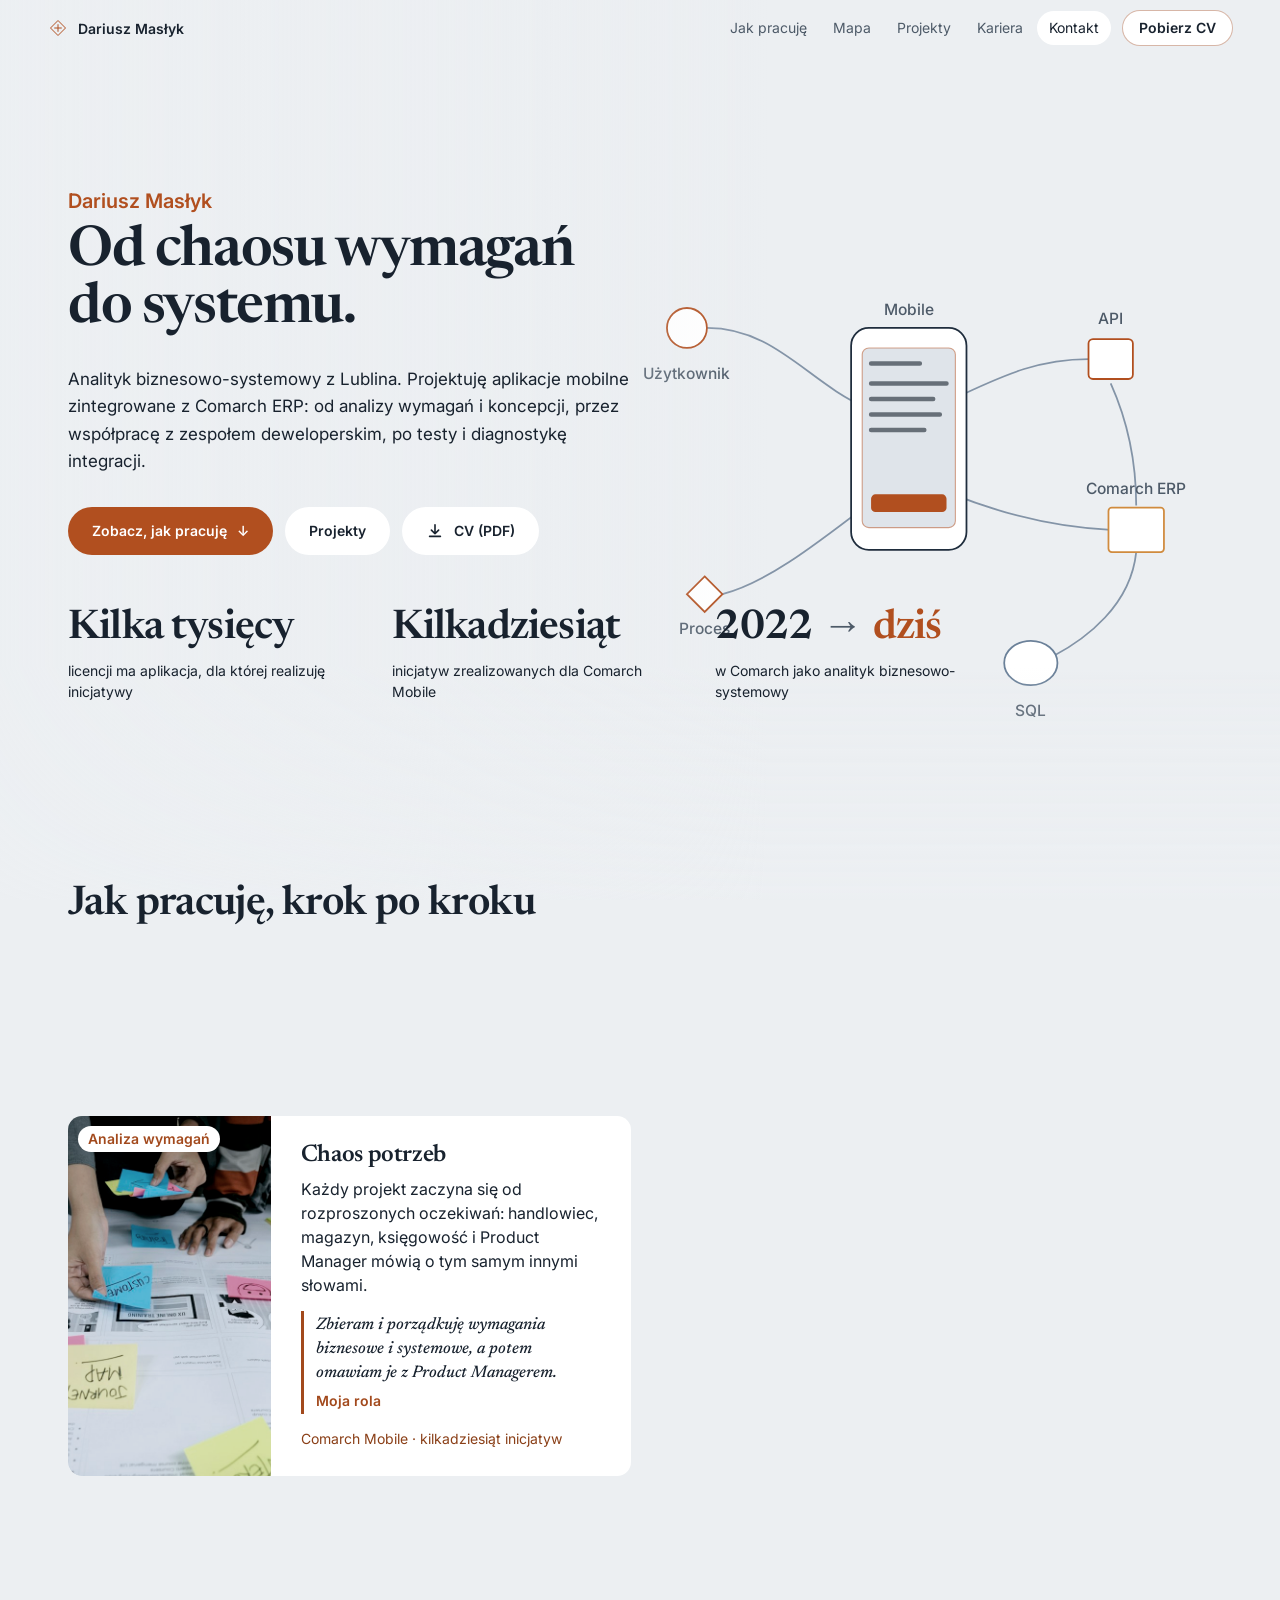
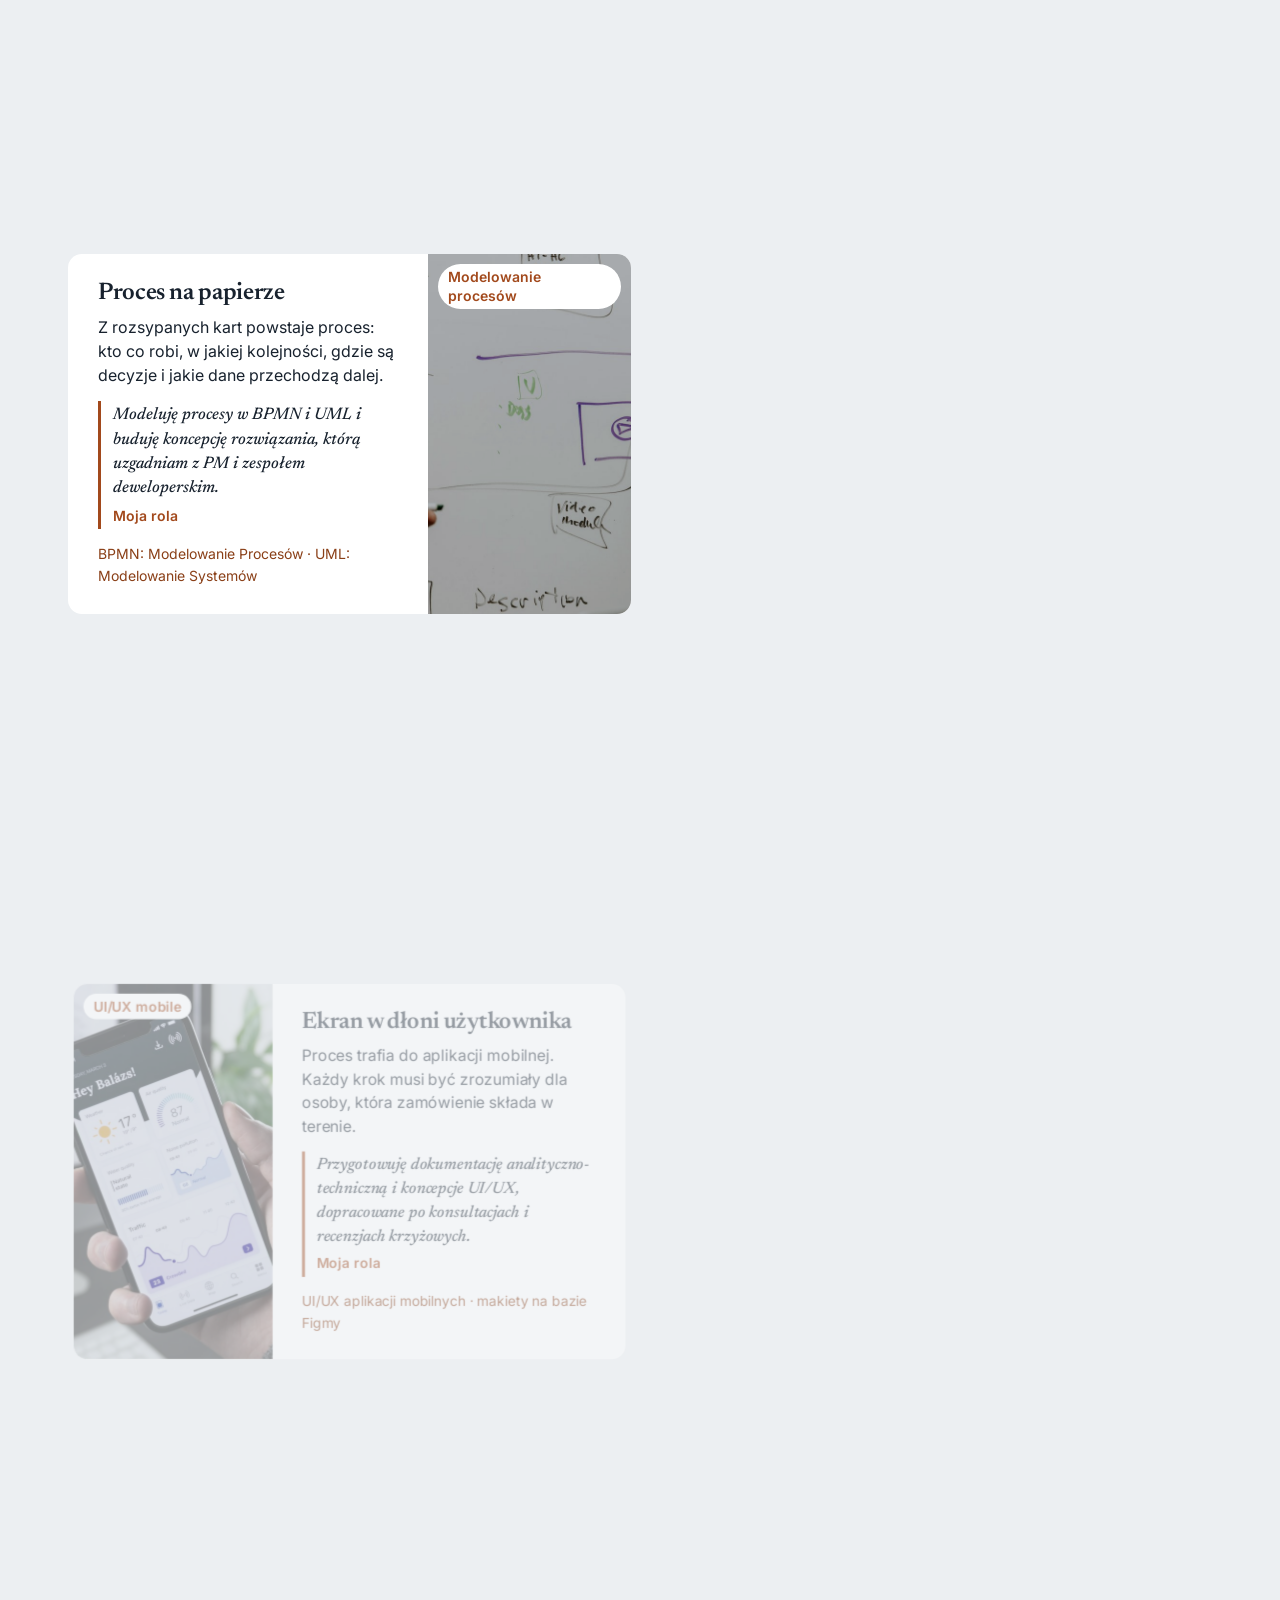
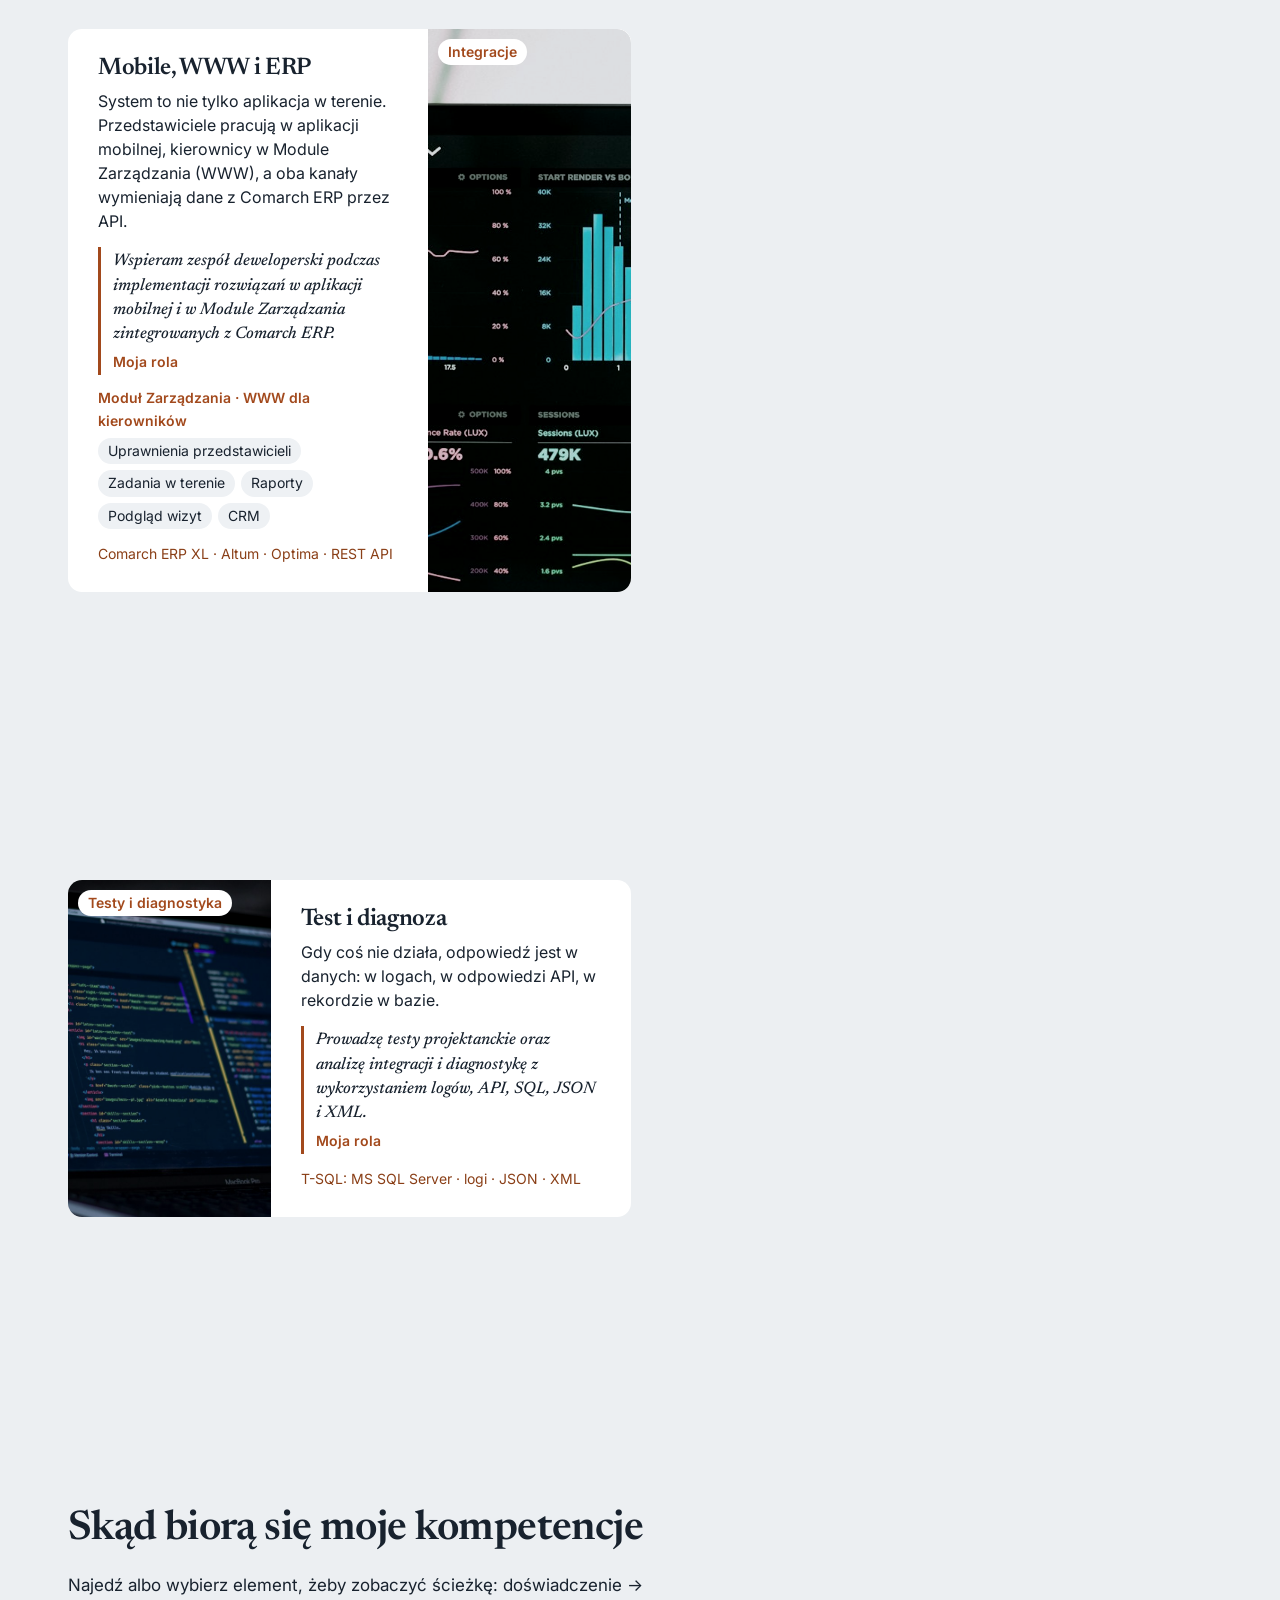
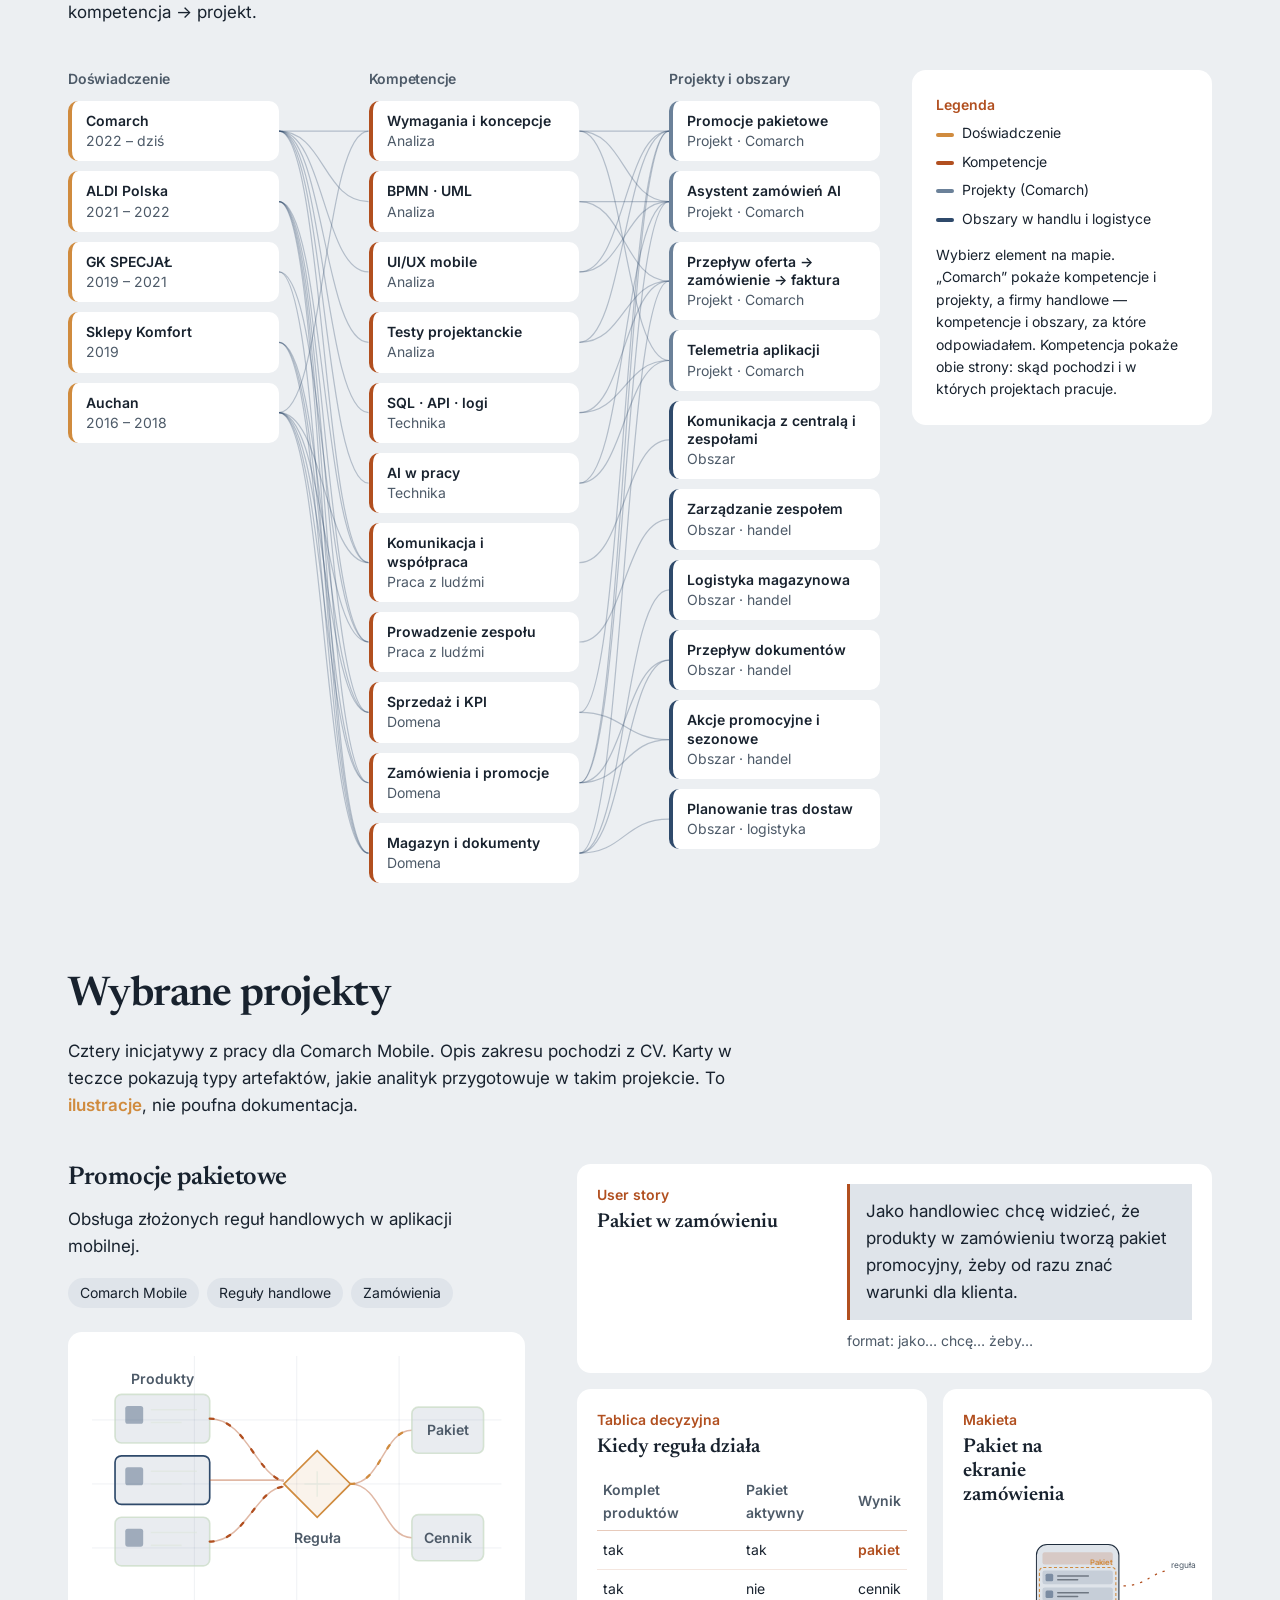
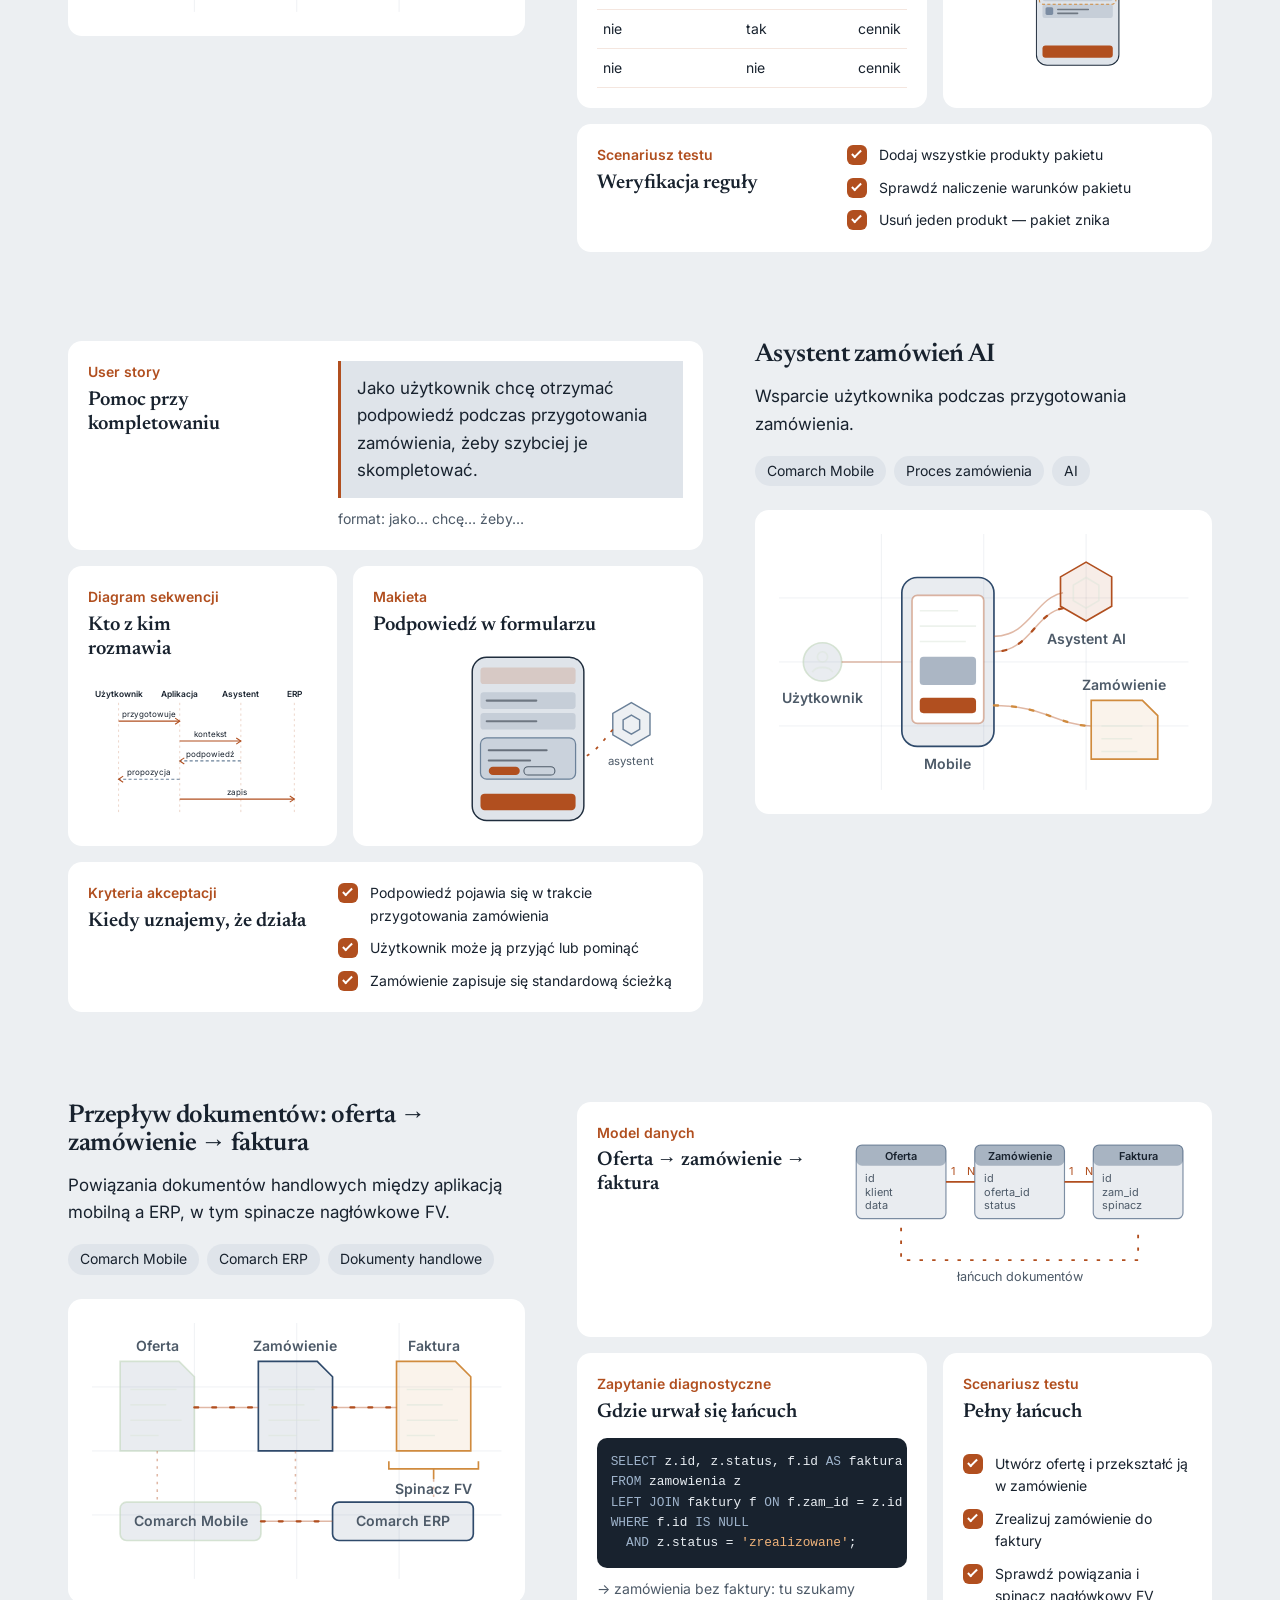
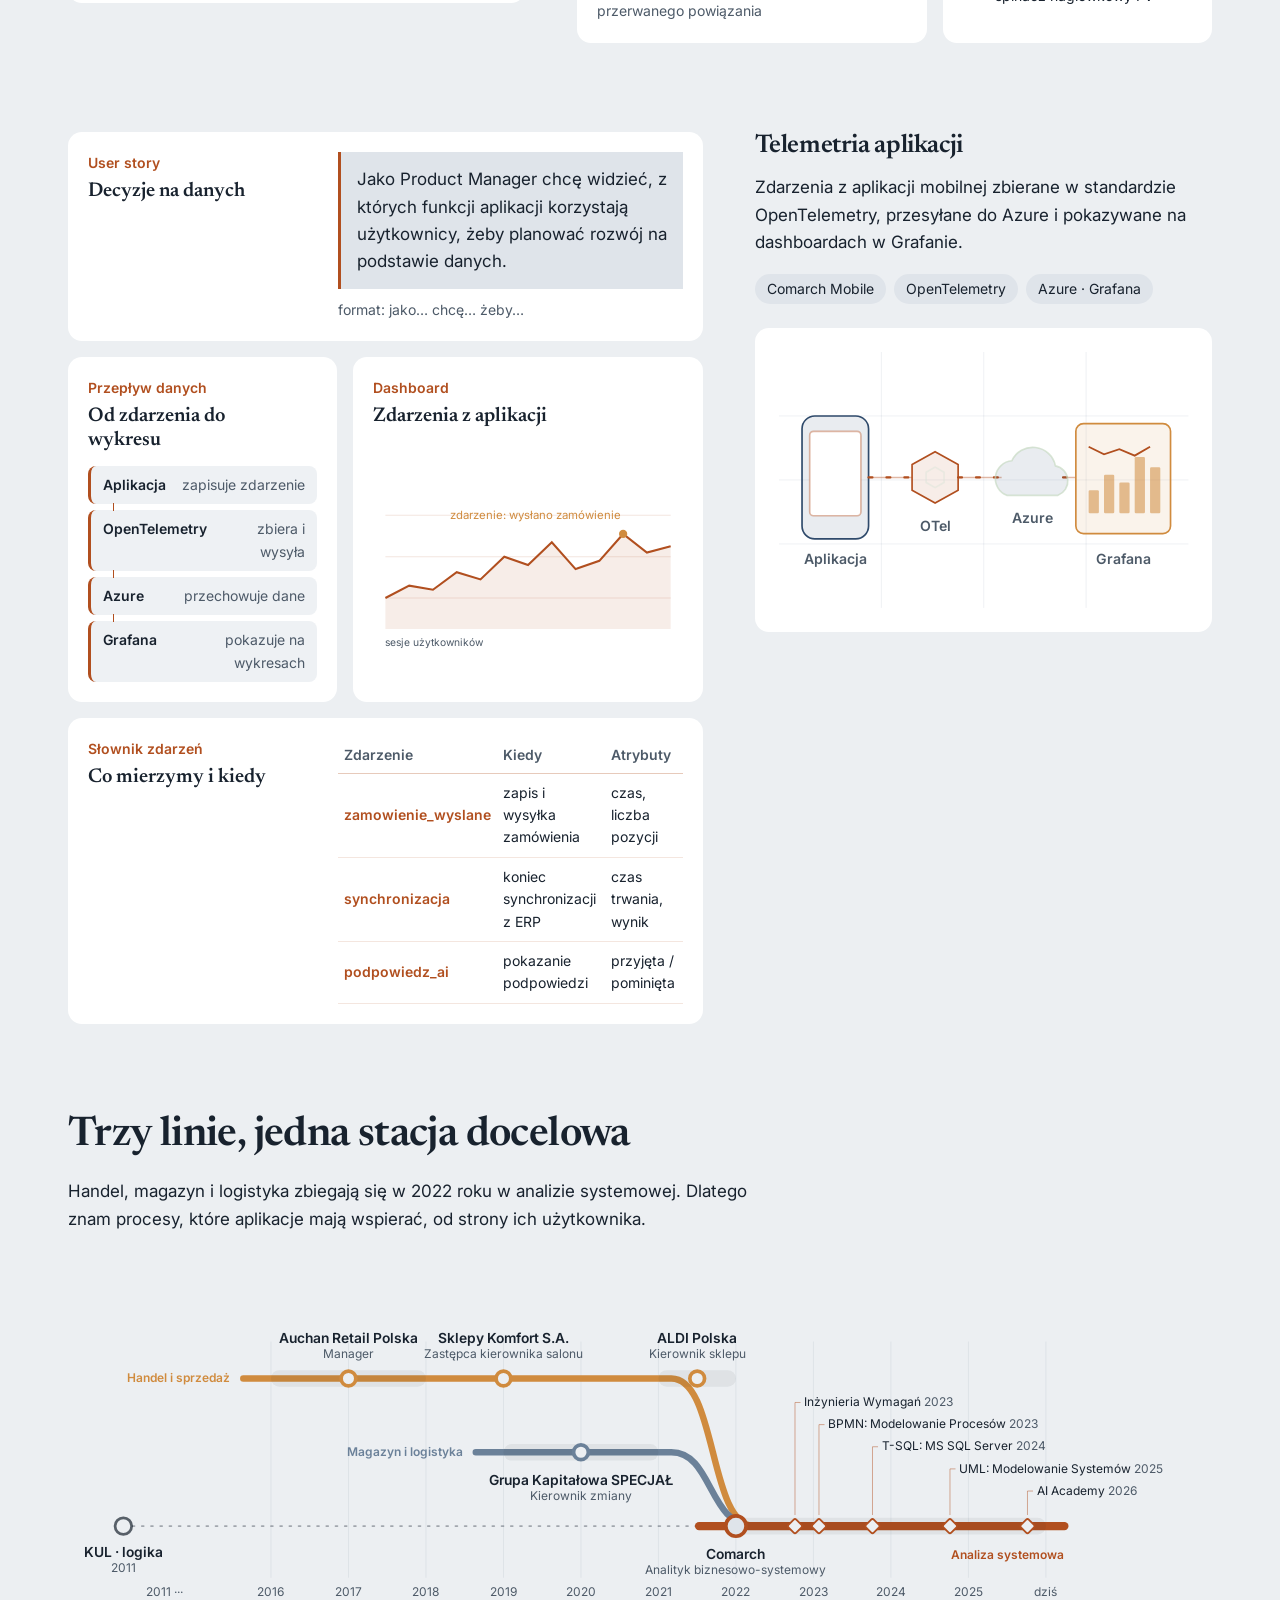
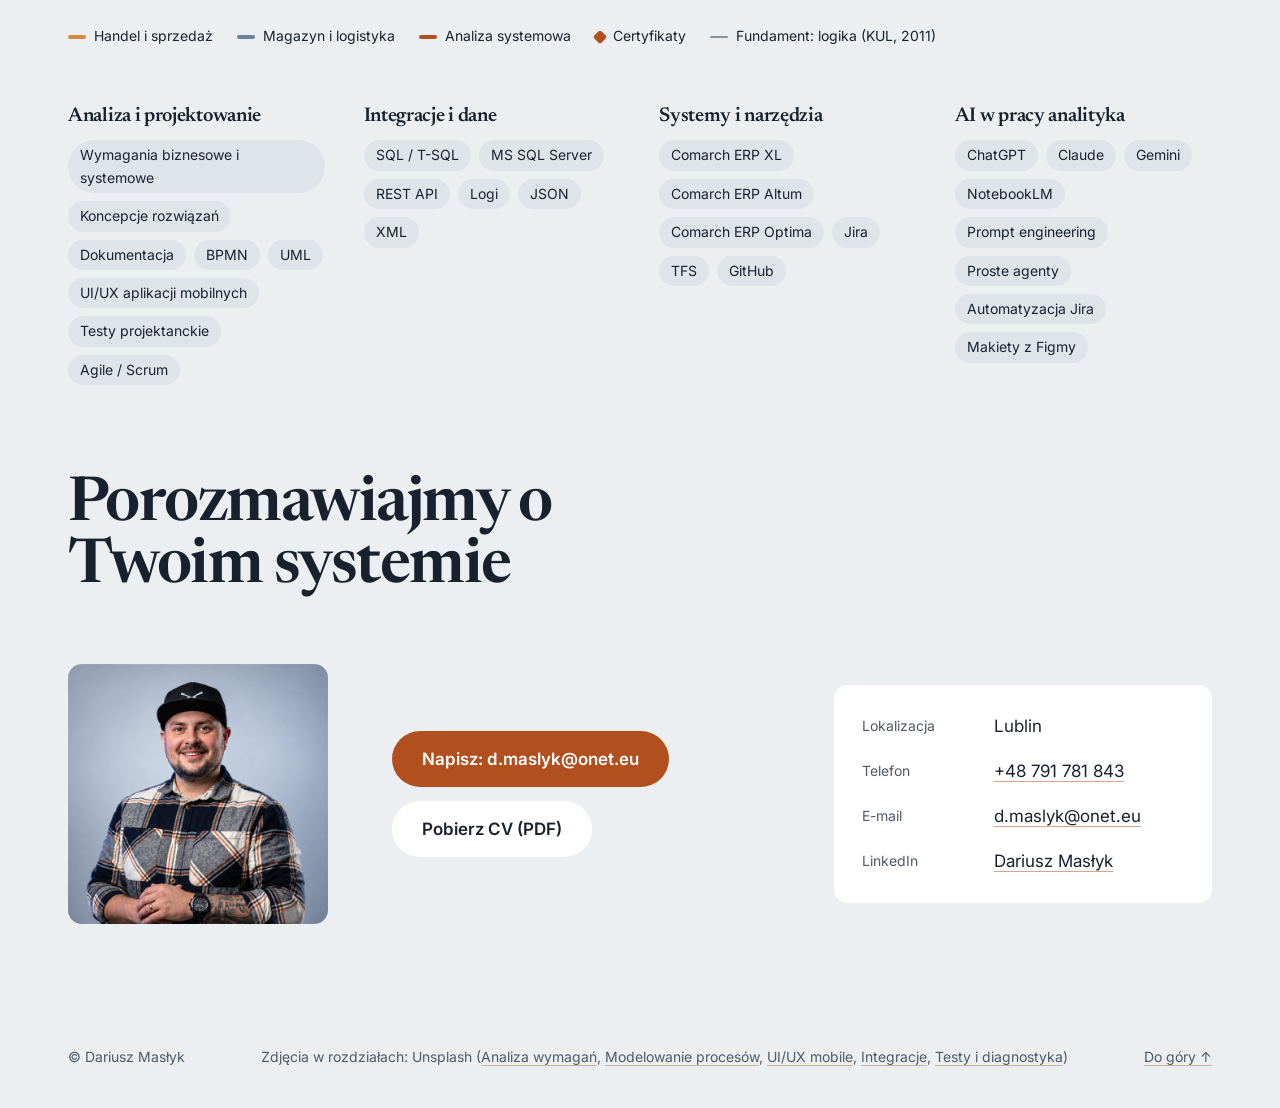
==== commit ff5f5f92: "Większe karty rozdziałów na komputerze, imię prowadzi do kontaktu Co-Authored-By: Claude Opus 5.5 <n" ====
--- a/index.html
+++ b/index.html
@@ -44,7 +44,7 @@
   </div>
 
   <header class="topbar" id="topbar">
-    <a class="brand" href="#top" aria-label="Dariusz Masłyk — początek strony">
+    <a class="brand" href="#kontakt" aria-label="Dariusz Masłyk — przejdź do kontaktu">
       <svg class="brand-mark" viewBox="0 0 32 32" aria-hidden="true"><path d="M4 16 16 4l12 12-12 12Z"/><path d="M10 16h12M16 10v12"/></svg>
       <span>Dariusz Masłyk</span>
     </a>
--- a/css/style.css
+++ b/css/style.css
@@ -178,7 +178,7 @@
 .story-head h2, .section-head h2 { font-size: var(--fs-h2); max-width: 24ch; }
 .chapter { min-height: 82svh; display: flex; align-items: center; }
 /* Karta wyśrodkowana w lewej kolumnie (scena 3D zajmuje prawą część ekranu). */
-@media (min-width: 901px) { .chapter-card { margin-left: max(0px, calc(21vw - 260px - var(--pad))); } }
+
 .chapter-card { width: 100%; max-width: 520px; transition: opacity .5s, transform .5s; }
 .js .chapter:not(.is-active) .chapter-card { opacity: .4; transform: scale(.98); }
 
@@ -499,6 +499,14 @@
 .footer a:hover { color: var(--text); }
 
 /* ---------- Responsywność ---------- */
+/* Komputer: większe karty rozdziałów (telefon zostaje bez zmian). */
+@media (min-width: 901px) {
+  .chapter-card { margin-left: max(0px, calc(21vw - 320px - var(--pad))); max-width: min(640px, 44vw); }
+  .news-body { padding: 26px 30px; }
+  .news-title { font-size: 1.5rem; }
+  .news-lead { font-size: 1rem; -webkit-line-clamp: 7; }
+  .news-quote p { font-size: 1.05rem; }
+}
 @media (max-width: 1100px) {
   .map-wrap { grid-template-columns: 1fr; }
   .map-panel { position: static; min-height: 0; }
